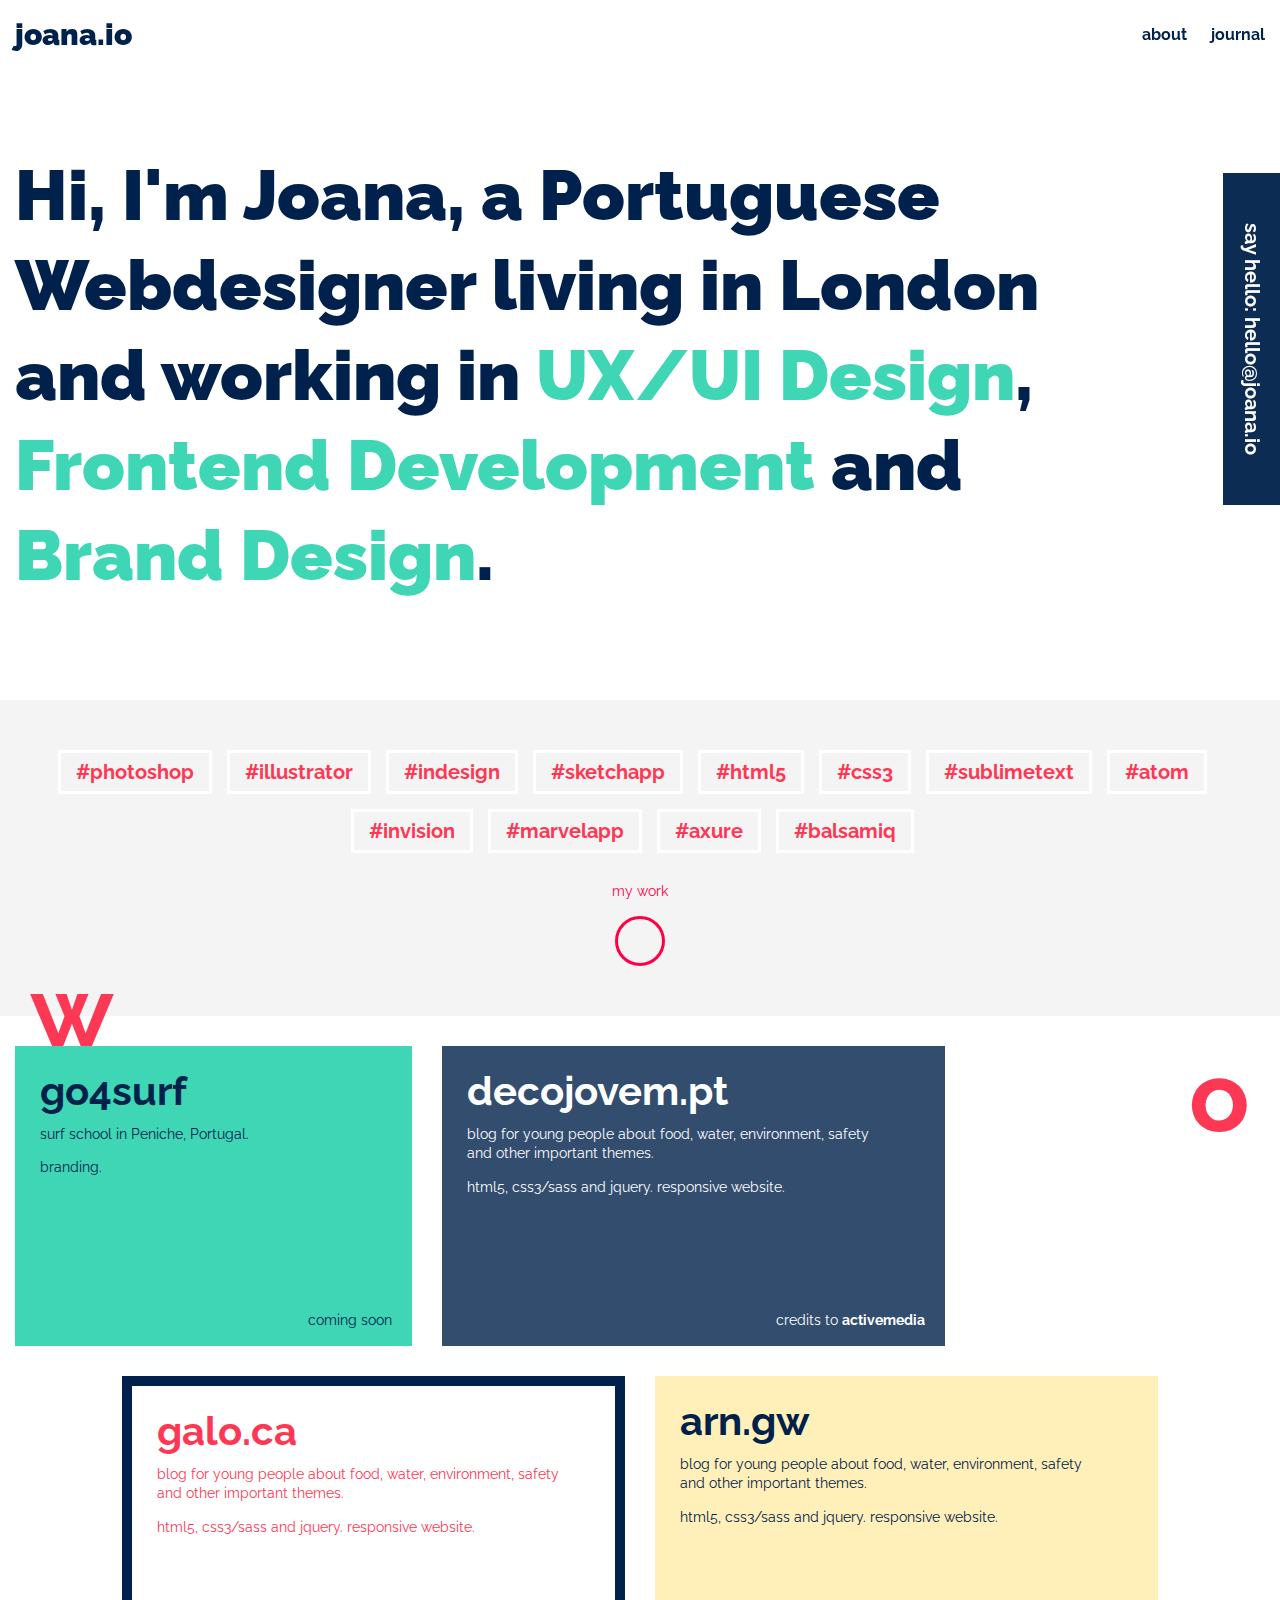
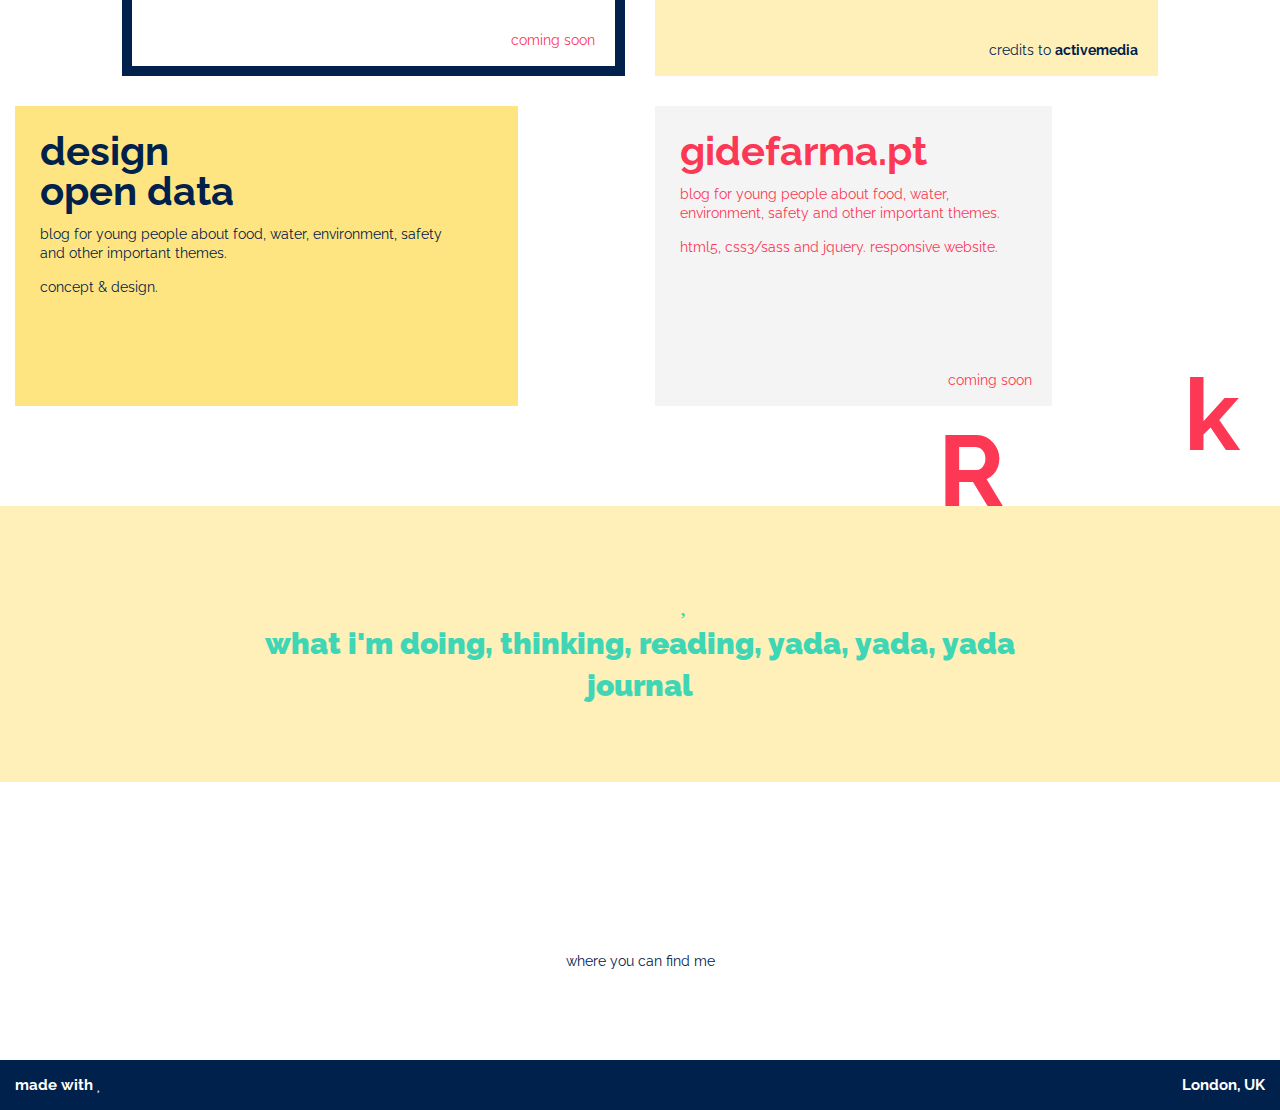
==== index.html @ 7381d449 "Fix responsive" ====
<!DOCTYPE html>
<html>
<head>
	<meta charset="utf-8"/>
	<title>joana.io - ux/ui design, frontend development and brand design in London, UK.</title>
	<meta name="description" content="joana.io - freelance ux/ui design, frontend development and brand design services in London, UK.">
	<meta name="keywords" content="ux/ui design, webdesign, frontend development, brand design, branding, html5, css3, sass, responsive, interacion, user experince">
	<meta name="description" content="Concept, structure, design and interaction for beautiful brands, websites and mobile apps.">
	<meta name="format-detection" content="telephone=07412828180">
	<meta property="og:type" content="website">
	<meta property="og:url" content="http://joana.io">
	<meta property="og:title" content="joana.io">
	<meta property="og:description" content="Concept, structure, design and interaction for beautiful brands, websites and mobile apps.">
	<meta name="viewport" content="width=device-width">
	<link rel="stylesheet" type="text/css" href="style.css">
	<link src="favicon.ico" rel="shortcut icon">
	<link href='https://fonts.googleapis.com/css?family=Raleway:400,400italic,700,700italic,900' rel='stylesheet' type='text/css'>
	<script src="https://cdnjs.cloudflare.com/ajax/libs/jquery/3.0.0-beta1/jquery.min.js"></script>
	<script src="assets/js/main.js"></script>
</head>
<body>
	<header class="main-header">
		<div class="row">
			<div class="col-5">
				<h1 id="logo" class="logo">
					<a href="index.html">joana.io</a>
				</h1>
			</div>
			<div class="col-7">
				<nav id="main-nav" class="main-nav">
					<ul>
						<li>
							<a href="about.html">about</a>
						</li>
						<li>
							<a href="http://captain-joana-io.tumblr.com/" target="_blank">journal</a>
						</li>
					</ul>
				</nav>
			</div>
		</div>
	</header>
	<div class="home-content-container">
		<section id="home" class="home">
			<div class="row">
				<div class="col-12 xl-col-11 s-col-12">
					<h2>Hi, I'm Joana, a Portuguese Webdesigner living in London and working in <span>UX/UI Design</span>, <span>Frontend Development</span> and <span>Brand Design</span>.</h2>
				</div>
			</div>
		</section>
		<section class="contact-me">
			<p>say hello: <a href="mailto:hello@joana.io">hello@joana.io</a></p>
		</section>
		<section class="hashtags">
			<div class="row">
				<div class="col-12 l-col-11 m-col-12">
					<ul>
						<li><a href="https://www.adobe.com/pt/products/photoshop.html" target="_blank">#photoshop</a><li>
						<li><a href="http://www.adobe.com/pt/products/illustrator.html" target="_blank">#illustrator</a><li>
						<li><a href="https://www.adobe.com/pt/products/indesign.html" target="_blank">#indesign</a><li>
						<li><a href="https://www.sketchapp.com/" target="_blank">#sketchapp</a><li>
						<li><a>#html5</a><li>
						<li><a>#css3</a><li>
						<li><a href="https://www.sublimetext.com/" target="_blank">#sublimetext</a><li>
						<li><a href="https://atom.io/" target="_blank">#atom</a><li>
						<li><a href="http://www.invisionapp.com/" target="_blank">#invision</a><li>
						<li><a href="https://marvelapp.com/" target="_blank">#marvelapp</a><li>
						<li><a href="http://www.axure.com/" target="_blank">#axure</a><li>
						<li><a href="https://balsamiq.com/" target="_blank">#balsamiq</a><li>
					</ul>
					<div class="button-container">
						<p>my work</p>
						<a href="#projects" class="read-more hvr-hang"><i class="fa fa-angle-down"></i></a>
					</div>
				</div>
			</div>
		</section>
		<section class="projects clearfix" id="projects">
			<div class="title-container">
				<h3 class="title">work</h3>
				<span class="letters w">w</span>
				<span class="letters o">o</span>
				<span class="letters r">R</span>
				<span class="letters k">k</span>
			</div>
			<div class="row">
				<div class="col-12 no-pad">
					<ul class="col-12 no-pad">
						<li class="col-4 push-1 xl-no-push l-col-5 m-col-6 s-col-12">
							<div class="project-item gosurf">
								<a target="_blank" class="text">
									<h3>go4surf</h3>
									<div class="description">
										<p>surf school in Peniche, Portugal.</p>
										<p>branding.</p>
									</div>
								</a>
								<label>coming soon</label>
							</div>
						</li>
						<li class="col-5 m-col-6 s-col-12">
							<div class="project-item decojovem">
								<figure style="background: url(assets/img/projects-thumbnails/decojovem-thumbnail.png)">
									<img src="assets/img/projects-thumbnails/decojovem-thumbnail.png" alt="decojovem" class="hidden">
								</figure>
								<div class="mask"></div>
								<a href="http://decojovem.pt/" target="_blank" class="text">
									<h3>decojovem.pt</h3>
									<p>blog for young people about food, water, environment, safety and other important themes.</p>
									<p>html5, css3/sass and jquery. responsive website.</p>
								</a>
								<label>credits to <a href="http://www.activemedia.pt/" target="_blank">activemedia</a></label>
								<a href="http://decojovem.pt/" target="_blank" class="view-project"><i class="fa fa-eye"></i></a>
							</div>
						</li>
						<li class="col-5 push-2 xl-push-1 m-col-6 m-no-push s-col-12">
							<div class="project-item galo">
								<a href="http://galo.ca/" target="_blank" class="text">
									<h3>galo.ca</h3>
									<div class="description">
										<p>blog for young people about food, water, environment, safety and other important themes.</p>
										<p>html5, css3/sass and jquery. responsive website.</p>
									</div>
								</a>
								<label>coming soon</label>
								<a href="http://galo.ca/" target="_blank" class="view-project"><i class="fa fa-eye"></i></a>
							</div>
						</li>
						<li class="col-5 m-col-6 s-col-12">
							<div class="project-item arn">
								<a href="http://arn.gw/" target="_blank" class="text">
									<h3>arn.gw</h3>
									<p>blog for young people about food, water, environment, safety and other important themes.</p>
									<p>html5, css3/sass and jquery. responsive website.</p>
								</a>
								<label>credits to <a href="http://www.activemedia.pt/" target="_blank">activemedia</a></label>
								<a href="http://arn.gw/" target="_blank" class="view-project"><i class="fa fa-eye"></i></a>
							</div>
						</li>
						<li class="col-5 m-col-6 s-col-12">
							<div class="project-item dod">
								<figure style="background: url(assets/img/projects-thumbnails/dod-thumbnail.png)">
									<img src="assets/img/projects-thumbnails/dod-thumbnail.png" alt="designopendata" class="hidden">
								</figure>
								<div class="mask"></div>
								<a href="https://designopendata.wordpress.com/" target="_blank" class="text">
									<h3>design<br> open data</h3>
									<p>blog for young people about food, water, environment, safety and other important themes.</p>
									<p>concept & design.</p>
								</a>
								<a href="https://designopendata.wordpress.com/" target="_blank" class="view-project"><i class="fa fa-eye"></i></a>
							</div>
						</li>
						<li class="col-4 push-1 l-col-5 l-no-push m-col-6 s-col-12">
							<div class="project-item gide">
								<a href="http://gidefarma.pt/" target="_blank" class="text">
									<h3>gidefarma.pt</h3>
									<p>blog for young people about food, water, environment, safety and other important themes.</p>
									<p>html5, css3/sass and jquery. responsive website.</p>
								</a>
								<label>coming soon</label>
								<a href="http://gidefarma.pt/" target="_blank" class="view-project"><i class="fa fa-eye"></i></a>
							</div>
						</li>
					</ul>
				</div>
			</div>
		</section>
		<section class="journal">
			<div class="row">
				<div class="col-12 l-col-10 l-push-1">
					<i class="fa fa-camera-retro"></i>
					<i class="fa fa-plane"></i>
					<i class="fa fa-globe"></i>
					<i class="fa fa-bicycle"></i>
					<i class="fa fa-headphones"></i>
					<i class="fa fa-map-signs"></i>
					<i class="fa fa-heart"></i>
					<i class="fa fa-video-camera"></i>
					<i class="fa fa-film"></i>
					<i class="fa fa-ticket"></i>
					<p>what i'm doing, thinking, reading, yada, yada, yada</p>
					<a href="http://captain-joana-io.tumblr.com/" target="_blank" class="read-more"><i class="fa fa-angle-double-right"></i>journal<i class="fa fa-angle-double-left"></i></a>
				</div>
			</div>
		</section>
		<section class="social" id="social">
			<div class="row">
				<div class="col-12">
					<ul>
						<li>
							<a href="https://dribbble.com/joanasebastiao" target="_blank"><i class="fa fa-dribbble"></i></a>
						</li>
						<li>
							<a href="https://www.instagram.com/joanamsebastiao/" target="_blank"><i class="fa fa-instagram"></i></a>
						</li>
						<li>
							<a href="https://www.behance.net/joanasebastiao" target="_blank"><i class="fa fa-behance"></i></a>
						</li>
						<li>
							<a href="https://www.facebook.com/joanamsebastiao" target="_blank"><i class="fa fa-facebook"></i></a>
						</li>
						<li>
							<a href="https://www.linkedin.com/in/joana-sebastião-83209a33" target="_blank"><i class="fa fa-linkedin"></i></a>
						</li>
						<li>
							<a href="https://www.pinterest.com/joanamsebastiao/" target="_blank"><i class="fa fa-pinterest-p"></i></a>
						</li>
						<li>
							<a href="https://vimeo.com/joanasebastiao" target="_blank"><i class="fa fa-vimeo"></i></a>
						</li>
					</ul>
					<p>where you can find me</p>
				</div>
			</div>
		</section>
	</div>
	<footer id="secondary-footer" class="secondary-footer">
		<div class="row">
			<div class="col-6 xs-col-5">
				<span>made with <i class="fa fa-heart"></i></span>
			</div>
			<div class="col-6 xs-col-7 align-right">
				<span id="clock" class="clock"></span>
				<span><i class="fa fa-map-marker"></i>London, UK</span>
			</div>
		</div>
	</footer>
</body>
</html>
---- style.css ----
@charset "UTF-8";
/* ===============================================
CSS by ActiveMedia
v1.00
Authors: Benjamim Alves, Tiago Franco - http://www.activemedia.pt
=============================================== */
/*! normalize.css v3.0.1 | MIT License | git.io/normalize */
html {
  font-family: sans-serif;
  -ms-text-size-adjust: 100%;
  -webkit-text-size-adjust: 100%; }

body {
  margin: 0; }

article,
aside,
details,
figcaption,
figure,
footer,
header,
hgroup,
main,
nav,
section,
summary {
  display: block; }

audio,
canvas,
progress,
video {
  display: inline-block;
  vertical-align: baseline; }

audio:not([controls]) {
  display: none;
  height: 0; }

[hidden],
template {
  display: none; }

a {
  background: transparent; }

a:active,
a:hover {
  outline: 0; }

abbr[title] {
  border-bottom: 1px dotted; }

b,
strong {
  font-weight: bold; }

dfn {
  font-style: italic; }

h1 {
  font-size: 2em;
  margin: 0.67em 0; }

mark {
  background: #ff0;
  color: #000; }

small {
  font-size: 80%; }

sub,
sup {
  font-size: 75%;
  line-height: 0;
  position: relative;
  vertical-align: baseline; }

sup {
  top: -0.5em; }

sub {
  bottom: -0.25em; }

img {
  border: 0; }

svg:not(:root) {
  overflow: hidden; }

figure {
  margin: 1em 40px; }

hr {
  -moz-box-sizing: content-box;
  box-sizing: content-box;
  height: 0; }

pre {
  overflow: auto; }

code,
kbd,
pre,
samp {
  font-family: monospace, monospace;
  font-size: 1em; }

button,
input,
optgroup,
select,
textarea {
  color: inherit;
  /* 1 */
  font: inherit;
  /* 2 */
  margin: 0;
  /* 3 */ }

button {
  overflow: visible; }

button,
select {
  text-transform: none; }

button,
html input[type="button"],
input[type="reset"],
input[type="submit"] {
  -webkit-appearance: button;
  /* 2 */
  cursor: pointer;
  /* 3 */ }

button[disabled],
html input[disabled] {
  cursor: default; }

button::-moz-focus-inner,
input::-moz-focus-inner {
  border: 0;
  padding: 0; }

input {
  line-height: normal; }

input[type="checkbox"],
input[type="radio"] {
  box-sizing: border-box;
  /* 1 */
  padding: 0;
  /* 2 */ }

input[type="number"]::-webkit-inner-spin-button,
input[type="number"]::-webkit-outer-spin-button {
  height: auto; }

input[type="search"] {
  -webkit-appearance: textfield;
  /* 1 */
  -moz-box-sizing: content-box;
  -webkit-box-sizing: content-box;
  /* 2 */
  box-sizing: content-box; }

input[type="search"]::-webkit-search-cancel-button,
input[type="search"]::-webkit-search-decoration {
  -webkit-appearance: none; }

fieldset {
  border: 1px solid #c0c0c0;
  margin: 0 2px;
  padding: 0.35em 0.625em 0.75em; }

legend {
  border: 0;
  /* 1 */
  padding: 0;
  /* 2 */ }

textarea {
  overflow: auto; }

optgroup {
  font-weight: bold; }

table {
  border-collapse: collapse;
  border-spacing: 0; }

td,
th {
  padding: 0; }

/*! HTML5 Boilerplate v4.3.0 | MIT License | http://h5bp.com/ */
/*
 * What follows is the result of much research on cross-browser styling.
 * Credit left inline and big thanks to Nicolas Gallagher, Jonathan Neal,
 * Kroc Camen, and the H5BP dev community and team.
 */
/* ==========================================================================
   Base styles: opinionated defaults
   ========================================================================== */
html,
button,
input,
select,
textarea {
  color: #222; }

html {
  font-size: 1em;
  line-height: 1.4; }

/*
 * A better looking default horizontal rule
 */
hr {
  display: block;
  height: 1px;
  border: 0;
  border-top: 1px solid #ccc;
  margin: 1em 0;
  padding: 0; }

/*
 * Remove the gap between images, videos, audio and canvas and the bottom of
 * their containers: h5bp.com/i/440
 */
audio,
canvas,
img,
video {
  vertical-align: middle; }

/*
 * Remove default fieldset styles.
 */
fieldset {
  border: 0;
  margin: 0;
  padding: 0; }

/*
 * Allow only vertical resizing of textareas.
 */
textarea {
  resize: vertical; }

ul {
  list-style-type: none;
  margin: 0;
  padding: 0; }

*,
*:before,
*:after {
  -webkit-box-sizing: border-box;
  -moz-box-sizing: border-box;
  box-sizing: border-box; }

.row {
  max-width: 1330px;
  margin: 0 auto; }
  .row::after {
    clear: both;
    content: "";
    display: table; }
  .row.reverse *[class*="col-"] {
    float: right; }

.col-1 {
  display: block;
  float: left;
  min-height: 1px;
  padding-left: 15px;
  padding-right: 15px;
  width: 8.33333%; }

.push-1 {
  margin-left: 8.33333%; }

.pull-1 {
  margin-left: -8.33333%; }

.col-2 {
  display: block;
  float: left;
  min-height: 1px;
  padding-left: 15px;
  padding-right: 15px;
  width: 16.66667%; }

.push-2 {
  margin-left: 16.66667%; }

.pull-2 {
  margin-left: -16.66667%; }

.col-3 {
  display: block;
  float: left;
  min-height: 1px;
  padding-left: 15px;
  padding-right: 15px;
  width: 25%; }

.push-3 {
  margin-left: 25%; }

.pull-3 {
  margin-left: -25%; }

.col-4 {
  display: block;
  float: left;
  min-height: 1px;
  padding-left: 15px;
  padding-right: 15px;
  width: 33.33333%; }

.push-4 {
  margin-left: 33.33333%; }

.pull-4 {
  margin-left: -33.33333%; }

.col-5 {
  display: block;
  float: left;
  min-height: 1px;
  padding-left: 15px;
  padding-right: 15px;
  width: 41.66667%; }

.push-5 {
  margin-left: 41.66667%; }

.pull-5 {
  margin-left: -41.66667%; }

.col-6 {
  display: block;
  float: left;
  min-height: 1px;
  padding-left: 15px;
  padding-right: 15px;
  width: 50%; }

.push-6 {
  margin-left: 50%; }

.pull-6 {
  margin-left: -50%; }

.col-7 {
  display: block;
  float: left;
  min-height: 1px;
  padding-left: 15px;
  padding-right: 15px;
  width: 58.33333%; }

.push-7 {
  margin-left: 58.33333%; }

.pull-7 {
  margin-left: -58.33333%; }

.col-8 {
  display: block;
  float: left;
  min-height: 1px;
  padding-left: 15px;
  padding-right: 15px;
  width: 66.66667%; }

.push-8 {
  margin-left: 66.66667%; }

.pull-8 {
  margin-left: -66.66667%; }

.col-9 {
  display: block;
  float: left;
  min-height: 1px;
  padding-left: 15px;
  padding-right: 15px;
  width: 75%; }

.push-9 {
  margin-left: 75%; }

.pull-9 {
  margin-left: -75%; }

.col-10 {
  display: block;
  float: left;
  min-height: 1px;
  padding-left: 15px;
  padding-right: 15px;
  width: 83.33333%; }

.push-10 {
  margin-left: 83.33333%; }

.pull-10 {
  margin-left: -83.33333%; }

.col-11 {
  display: block;
  float: left;
  min-height: 1px;
  padding-left: 15px;
  padding-right: 15px;
  width: 91.66667%; }

.push-11 {
  margin-left: 91.66667%; }

.pull-11 {
  margin-left: -91.66667%; }

.col-12 {
  display: block;
  float: left;
  min-height: 1px;
  padding-left: 15px;
  padding-right: 15px;
  width: 100%; }

.push-12 {
  margin-left: 100%; }

.pull-12 {
  margin-left: -100%; }

@media screen and (max-width: 1330px) {
  .xl-col-1 {
    display: block;
    float: left;
    min-height: 1px;
    padding-left: 15px;
    padding-right: 15px;
    width: 8.33333%; }

  .xl-push-1 {
    margin-left: 8.33333%; }

  .xl-pull-1 {
    margin-left: -8.33333%; }

  .xl-alpha {
    padding-left: 0; }

  .xl-omega {
    padding-right: 0; }

  .xl-no-pad {
    padding-left: 0;
    padding-right: 0; }

  .xl-pad {
    padding-left: 15px;
    padding-right: 15px; }

  .xl-no-push,
  .xl-no-pull {
    margin-left: 0; }

  .xl-col-2 {
    display: block;
    float: left;
    min-height: 1px;
    padding-left: 15px;
    padding-right: 15px;
    width: 16.66667%; }

  .xl-push-2 {
    margin-left: 16.66667%; }

  .xl-pull-2 {
    margin-left: -16.66667%; }

  .xl-alpha {
    padding-left: 0; }

  .xl-omega {
    padding-right: 0; }

  .xl-no-pad {
    padding-left: 0;
    padding-right: 0; }

  .xl-pad {
    padding-left: 15px;
    padding-right: 15px; }

  .xl-no-push,
  .xl-no-pull {
    margin-left: 0; }

  .xl-col-3 {
    display: block;
    float: left;
    min-height: 1px;
    padding-left: 15px;
    padding-right: 15px;
    width: 25%; }

  .xl-push-3 {
    margin-left: 25%; }

  .xl-pull-3 {
    margin-left: -25%; }

  .xl-alpha {
    padding-left: 0; }

  .xl-omega {
    padding-right: 0; }

  .xl-no-pad {
    padding-left: 0;
    padding-right: 0; }

  .xl-pad {
    padding-left: 15px;
    padding-right: 15px; }

  .xl-no-push,
  .xl-no-pull {
    margin-left: 0; }

  .xl-col-4 {
    display: block;
    float: left;
    min-height: 1px;
    padding-left: 15px;
    padding-right: 15px;
    width: 33.33333%; }

  .xl-push-4 {
    margin-left: 33.33333%; }

  .xl-pull-4 {
    margin-left: -33.33333%; }

  .xl-alpha {
    padding-left: 0; }

  .xl-omega {
    padding-right: 0; }

  .xl-no-pad {
    padding-left: 0;
    padding-right: 0; }

  .xl-pad {
    padding-left: 15px;
    padding-right: 15px; }

  .xl-no-push,
  .xl-no-pull {
    margin-left: 0; }

  .xl-col-5 {
    display: block;
    float: left;
    min-height: 1px;
    padding-left: 15px;
    padding-right: 15px;
    width: 41.66667%; }

  .xl-push-5 {
    margin-left: 41.66667%; }

  .xl-pull-5 {
    margin-left: -41.66667%; }

  .xl-alpha {
    padding-left: 0; }

  .xl-omega {
    padding-right: 0; }

  .xl-no-pad {
    padding-left: 0;
    padding-right: 0; }

  .xl-pad {
    padding-left: 15px;
    padding-right: 15px; }

  .xl-no-push,
  .xl-no-pull {
    margin-left: 0; }

  .xl-col-6 {
    display: block;
    float: left;
    min-height: 1px;
    padding-left: 15px;
    padding-right: 15px;
    width: 50%; }

  .xl-push-6 {
    margin-left: 50%; }

  .xl-pull-6 {
    margin-left: -50%; }

  .xl-alpha {
    padding-left: 0; }

  .xl-omega {
    padding-right: 0; }

  .xl-no-pad {
    padding-left: 0;
    padding-right: 0; }

  .xl-pad {
    padding-left: 15px;
    padding-right: 15px; }

  .xl-no-push,
  .xl-no-pull {
    margin-left: 0; }

  .xl-col-7 {
    display: block;
    float: left;
    min-height: 1px;
    padding-left: 15px;
    padding-right: 15px;
    width: 58.33333%; }

  .xl-push-7 {
    margin-left: 58.33333%; }

  .xl-pull-7 {
    margin-left: -58.33333%; }

  .xl-alpha {
    padding-left: 0; }

  .xl-omega {
    padding-right: 0; }

  .xl-no-pad {
    padding-left: 0;
    padding-right: 0; }

  .xl-pad {
    padding-left: 15px;
    padding-right: 15px; }

  .xl-no-push,
  .xl-no-pull {
    margin-left: 0; }

  .xl-col-8 {
    display: block;
    float: left;
    min-height: 1px;
    padding-left: 15px;
    padding-right: 15px;
    width: 66.66667%; }

  .xl-push-8 {
    margin-left: 66.66667%; }

  .xl-pull-8 {
    margin-left: -66.66667%; }

  .xl-alpha {
    padding-left: 0; }

  .xl-omega {
    padding-right: 0; }

  .xl-no-pad {
    padding-left: 0;
    padding-right: 0; }

  .xl-pad {
    padding-left: 15px;
    padding-right: 15px; }

  .xl-no-push,
  .xl-no-pull {
    margin-left: 0; }

  .xl-col-9 {
    display: block;
    float: left;
    min-height: 1px;
    padding-left: 15px;
    padding-right: 15px;
    width: 75%; }

  .xl-push-9 {
    margin-left: 75%; }

  .xl-pull-9 {
    margin-left: -75%; }

  .xl-alpha {
    padding-left: 0; }

  .xl-omega {
    padding-right: 0; }

  .xl-no-pad {
    padding-left: 0;
    padding-right: 0; }

  .xl-pad {
    padding-left: 15px;
    padding-right: 15px; }

  .xl-no-push,
  .xl-no-pull {
    margin-left: 0; }

  .xl-col-10 {
    display: block;
    float: left;
    min-height: 1px;
    padding-left: 15px;
    padding-right: 15px;
    width: 83.33333%; }

  .xl-push-10 {
    margin-left: 83.33333%; }

  .xl-pull-10 {
    margin-left: -83.33333%; }

  .xl-alpha {
    padding-left: 0; }

  .xl-omega {
    padding-right: 0; }

  .xl-no-pad {
    padding-left: 0;
    padding-right: 0; }

  .xl-pad {
    padding-left: 15px;
    padding-right: 15px; }

  .xl-no-push,
  .xl-no-pull {
    margin-left: 0; }

  .xl-col-11 {
    display: block;
    float: left;
    min-height: 1px;
    padding-left: 15px;
    padding-right: 15px;
    width: 91.66667%; }

  .xl-push-11 {
    margin-left: 91.66667%; }

  .xl-pull-11 {
    margin-left: -91.66667%; }

  .xl-alpha {
    padding-left: 0; }

  .xl-omega {
    padding-right: 0; }

  .xl-no-pad {
    padding-left: 0;
    padding-right: 0; }

  .xl-pad {
    padding-left: 15px;
    padding-right: 15px; }

  .xl-no-push,
  .xl-no-pull {
    margin-left: 0; }

  .xl-col-12 {
    display: block;
    float: left;
    min-height: 1px;
    padding-left: 15px;
    padding-right: 15px;
    width: 100%; }

  .xl-push-12 {
    margin-left: 100%; }

  .xl-pull-12 {
    margin-left: -100%; }

  .xl-alpha {
    padding-left: 0; }

  .xl-omega {
    padding-right: 0; }

  .xl-no-pad {
    padding-left: 0;
    padding-right: 0; }

  .xl-pad {
    padding-left: 15px;
    padding-right: 15px; }

  .xl-no-push,
  .xl-no-pull {
    margin-left: 0; } }
@media screen and (max-width: 1000px) {
  .l-col-1 {
    display: block;
    float: left;
    min-height: 1px;
    padding-left: 15px;
    padding-right: 15px;
    width: 8.33333%; }

  .l-push-1 {
    margin-left: 8.33333%; }

  .l-pull-1 {
    margin-left: -8.33333%; }

  .l-alpha {
    padding-left: 0; }

  .l-omega {
    padding-right: 0; }

  .l-no-pad {
    padding-left: 0;
    padding-right: 0; }

  .l-pad {
    padding-left: 15px;
    padding-right: 15px; }

  .l-no-push,
  .l-no-pull {
    margin-left: 0; }

  .l-col-2 {
    display: block;
    float: left;
    min-height: 1px;
    padding-left: 15px;
    padding-right: 15px;
    width: 16.66667%; }

  .l-push-2 {
    margin-left: 16.66667%; }

  .l-pull-2 {
    margin-left: -16.66667%; }

  .l-alpha {
    padding-left: 0; }

  .l-omega {
    padding-right: 0; }

  .l-no-pad {
    padding-left: 0;
    padding-right: 0; }

  .l-pad {
    padding-left: 15px;
    padding-right: 15px; }

  .l-no-push,
  .l-no-pull {
    margin-left: 0; }

  .l-col-3 {
    display: block;
    float: left;
    min-height: 1px;
    padding-left: 15px;
    padding-right: 15px;
    width: 25%; }

  .l-push-3 {
    margin-left: 25%; }

  .l-pull-3 {
    margin-left: -25%; }

  .l-alpha {
    padding-left: 0; }

  .l-omega {
    padding-right: 0; }

  .l-no-pad {
    padding-left: 0;
    padding-right: 0; }

  .l-pad {
    padding-left: 15px;
    padding-right: 15px; }

  .l-no-push,
  .l-no-pull {
    margin-left: 0; }

  .l-col-4 {
    display: block;
    float: left;
    min-height: 1px;
    padding-left: 15px;
    padding-right: 15px;
    width: 33.33333%; }

  .l-push-4 {
    margin-left: 33.33333%; }

  .l-pull-4 {
    margin-left: -33.33333%; }

  .l-alpha {
    padding-left: 0; }

  .l-omega {
    padding-right: 0; }

  .l-no-pad {
    padding-left: 0;
    padding-right: 0; }

  .l-pad {
    padding-left: 15px;
    padding-right: 15px; }

  .l-no-push,
  .l-no-pull {
    margin-left: 0; }

  .l-col-5 {
    display: block;
    float: left;
    min-height: 1px;
    padding-left: 15px;
    padding-right: 15px;
    width: 41.66667%; }

  .l-push-5 {
    margin-left: 41.66667%; }

  .l-pull-5 {
    margin-left: -41.66667%; }

  .l-alpha {
    padding-left: 0; }

  .l-omega {
    padding-right: 0; }

  .l-no-pad {
    padding-left: 0;
    padding-right: 0; }

  .l-pad {
    padding-left: 15px;
    padding-right: 15px; }

  .l-no-push,
  .l-no-pull {
    margin-left: 0; }

  .l-col-6 {
    display: block;
    float: left;
    min-height: 1px;
    padding-left: 15px;
    padding-right: 15px;
    width: 50%; }

  .l-push-6 {
    margin-left: 50%; }

  .l-pull-6 {
    margin-left: -50%; }

  .l-alpha {
    padding-left: 0; }

  .l-omega {
    padding-right: 0; }

  .l-no-pad {
    padding-left: 0;
    padding-right: 0; }

  .l-pad {
    padding-left: 15px;
    padding-right: 15px; }

  .l-no-push,
  .l-no-pull {
    margin-left: 0; }

  .l-col-7 {
    display: block;
    float: left;
    min-height: 1px;
    padding-left: 15px;
    padding-right: 15px;
    width: 58.33333%; }

  .l-push-7 {
    margin-left: 58.33333%; }

  .l-pull-7 {
    margin-left: -58.33333%; }

  .l-alpha {
    padding-left: 0; }

  .l-omega {
    padding-right: 0; }

  .l-no-pad {
    padding-left: 0;
    padding-right: 0; }

  .l-pad {
    padding-left: 15px;
    padding-right: 15px; }

  .l-no-push,
  .l-no-pull {
    margin-left: 0; }

  .l-col-8 {
    display: block;
    float: left;
    min-height: 1px;
    padding-left: 15px;
    padding-right: 15px;
    width: 66.66667%; }

  .l-push-8 {
    margin-left: 66.66667%; }

  .l-pull-8 {
    margin-left: -66.66667%; }

  .l-alpha {
    padding-left: 0; }

  .l-omega {
    padding-right: 0; }

  .l-no-pad {
    padding-left: 0;
    padding-right: 0; }

  .l-pad {
    padding-left: 15px;
    padding-right: 15px; }

  .l-no-push,
  .l-no-pull {
    margin-left: 0; }

  .l-col-9 {
    display: block;
    float: left;
    min-height: 1px;
    padding-left: 15px;
    padding-right: 15px;
    width: 75%; }

  .l-push-9 {
    margin-left: 75%; }

  .l-pull-9 {
    margin-left: -75%; }

  .l-alpha {
    padding-left: 0; }

  .l-omega {
    padding-right: 0; }

  .l-no-pad {
    padding-left: 0;
    padding-right: 0; }

  .l-pad {
    padding-left: 15px;
    padding-right: 15px; }

  .l-no-push,
  .l-no-pull {
    margin-left: 0; }

  .l-col-10 {
    display: block;
    float: left;
    min-height: 1px;
    padding-left: 15px;
    padding-right: 15px;
    width: 83.33333%; }

  .l-push-10 {
    margin-left: 83.33333%; }

  .l-pull-10 {
    margin-left: -83.33333%; }

  .l-alpha {
    padding-left: 0; }

  .l-omega {
    padding-right: 0; }

  .l-no-pad {
    padding-left: 0;
    padding-right: 0; }

  .l-pad {
    padding-left: 15px;
    padding-right: 15px; }

  .l-no-push,
  .l-no-pull {
    margin-left: 0; }

  .l-col-11 {
    display: block;
    float: left;
    min-height: 1px;
    padding-left: 15px;
    padding-right: 15px;
    width: 91.66667%; }

  .l-push-11 {
    margin-left: 91.66667%; }

  .l-pull-11 {
    margin-left: -91.66667%; }

  .l-alpha {
    padding-left: 0; }

  .l-omega {
    padding-right: 0; }

  .l-no-pad {
    padding-left: 0;
    padding-right: 0; }

  .l-pad {
    padding-left: 15px;
    padding-right: 15px; }

  .l-no-push,
  .l-no-pull {
    margin-left: 0; }

  .l-col-12 {
    display: block;
    float: left;
    min-height: 1px;
    padding-left: 15px;
    padding-right: 15px;
    width: 100%; }

  .l-push-12 {
    margin-left: 100%; }

  .l-pull-12 {
    margin-left: -100%; }

  .l-alpha {
    padding-left: 0; }

  .l-omega {
    padding-right: 0; }

  .l-no-pad {
    padding-left: 0;
    padding-right: 0; }

  .l-pad {
    padding-left: 15px;
    padding-right: 15px; }

  .l-no-push,
  .l-no-pull {
    margin-left: 0; } }
@media screen and (max-width: 800px) {
  .m-col-1 {
    display: block;
    float: left;
    min-height: 1px;
    padding-left: 15px;
    padding-right: 15px;
    width: 8.33333%; }

  .m-push-1 {
    margin-left: 8.33333%; }

  .m-pull-1 {
    margin-left: -8.33333%; }

  .m-alpha {
    padding-left: 0; }

  .m-omega {
    padding-right: 0; }

  .m-no-pad {
    padding-left: 0;
    padding-right: 0; }

  .m-pad {
    padding-left: 15px;
    padding-right: 15px; }

  .m-no-push,
  .m-no-pull {
    margin-left: 0; }

  .m-col-2 {
    display: block;
    float: left;
    min-height: 1px;
    padding-left: 15px;
    padding-right: 15px;
    width: 16.66667%; }

  .m-push-2 {
    margin-left: 16.66667%; }

  .m-pull-2 {
    margin-left: -16.66667%; }

  .m-alpha {
    padding-left: 0; }

  .m-omega {
    padding-right: 0; }

  .m-no-pad {
    padding-left: 0;
    padding-right: 0; }

  .m-pad {
    padding-left: 15px;
    padding-right: 15px; }

  .m-no-push,
  .m-no-pull {
    margin-left: 0; }

  .m-col-3 {
    display: block;
    float: left;
    min-height: 1px;
    padding-left: 15px;
    padding-right: 15px;
    width: 25%; }

  .m-push-3 {
    margin-left: 25%; }

  .m-pull-3 {
    margin-left: -25%; }

  .m-alpha {
    padding-left: 0; }

  .m-omega {
    padding-right: 0; }

  .m-no-pad {
    padding-left: 0;
    padding-right: 0; }

  .m-pad {
    padding-left: 15px;
    padding-right: 15px; }

  .m-no-push,
  .m-no-pull {
    margin-left: 0; }

  .m-col-4 {
    display: block;
    float: left;
    min-height: 1px;
    padding-left: 15px;
    padding-right: 15px;
    width: 33.33333%; }

  .m-push-4 {
    margin-left: 33.33333%; }

  .m-pull-4 {
    margin-left: -33.33333%; }

  .m-alpha {
    padding-left: 0; }

  .m-omega {
    padding-right: 0; }

  .m-no-pad {
    padding-left: 0;
    padding-right: 0; }

  .m-pad {
    padding-left: 15px;
    padding-right: 15px; }

  .m-no-push,
  .m-no-pull {
    margin-left: 0; }

  .m-col-5 {
    display: block;
    float: left;
    min-height: 1px;
    padding-left: 15px;
    padding-right: 15px;
    width: 41.66667%; }

  .m-push-5 {
    margin-left: 41.66667%; }

  .m-pull-5 {
    margin-left: -41.66667%; }

  .m-alpha {
    padding-left: 0; }

  .m-omega {
    padding-right: 0; }

  .m-no-pad {
    padding-left: 0;
    padding-right: 0; }

  .m-pad {
    padding-left: 15px;
    padding-right: 15px; }

  .m-no-push,
  .m-no-pull {
    margin-left: 0; }

  .m-col-6 {
    display: block;
    float: left;
    min-height: 1px;
    padding-left: 15px;
    padding-right: 15px;
    width: 50%; }

  .m-push-6 {
    margin-left: 50%; }

  .m-pull-6 {
    margin-left: -50%; }

  .m-alpha {
    padding-left: 0; }

  .m-omega {
    padding-right: 0; }

  .m-no-pad {
    padding-left: 0;
    padding-right: 0; }

  .m-pad {
    padding-left: 15px;
    padding-right: 15px; }

  .m-no-push,
  .m-no-pull {
    margin-left: 0; }

  .m-col-7 {
    display: block;
    float: left;
    min-height: 1px;
    padding-left: 15px;
    padding-right: 15px;
    width: 58.33333%; }

  .m-push-7 {
    margin-left: 58.33333%; }

  .m-pull-7 {
    margin-left: -58.33333%; }

  .m-alpha {
    padding-left: 0; }

  .m-omega {
    padding-right: 0; }

  .m-no-pad {
    padding-left: 0;
    padding-right: 0; }

  .m-pad {
    padding-left: 15px;
    padding-right: 15px; }

  .m-no-push,
  .m-no-pull {
    margin-left: 0; }

  .m-col-8 {
    display: block;
    float: left;
    min-height: 1px;
    padding-left: 15px;
    padding-right: 15px;
    width: 66.66667%; }

  .m-push-8 {
    margin-left: 66.66667%; }

  .m-pull-8 {
    margin-left: -66.66667%; }

  .m-alpha {
    padding-left: 0; }

  .m-omega {
    padding-right: 0; }

  .m-no-pad {
    padding-left: 0;
    padding-right: 0; }

  .m-pad {
    padding-left: 15px;
    padding-right: 15px; }

  .m-no-push,
  .m-no-pull {
    margin-left: 0; }

  .m-col-9 {
    display: block;
    float: left;
    min-height: 1px;
    padding-left: 15px;
    padding-right: 15px;
    width: 75%; }

  .m-push-9 {
    margin-left: 75%; }

  .m-pull-9 {
    margin-left: -75%; }

  .m-alpha {
    padding-left: 0; }

  .m-omega {
    padding-right: 0; }

  .m-no-pad {
    padding-left: 0;
    padding-right: 0; }

  .m-pad {
    padding-left: 15px;
    padding-right: 15px; }

  .m-no-push,
  .m-no-pull {
    margin-left: 0; }

  .m-col-10 {
    display: block;
    float: left;
    min-height: 1px;
    padding-left: 15px;
    padding-right: 15px;
    width: 83.33333%; }

  .m-push-10 {
    margin-left: 83.33333%; }

  .m-pull-10 {
    margin-left: -83.33333%; }

  .m-alpha {
    padding-left: 0; }

  .m-omega {
    padding-right: 0; }

  .m-no-pad {
    padding-left: 0;
    padding-right: 0; }

  .m-pad {
    padding-left: 15px;
    padding-right: 15px; }

  .m-no-push,
  .m-no-pull {
    margin-left: 0; }

  .m-col-11 {
    display: block;
    float: left;
    min-height: 1px;
    padding-left: 15px;
    padding-right: 15px;
    width: 91.66667%; }

  .m-push-11 {
    margin-left: 91.66667%; }

  .m-pull-11 {
    margin-left: -91.66667%; }

  .m-alpha {
    padding-left: 0; }

  .m-omega {
    padding-right: 0; }

  .m-no-pad {
    padding-left: 0;
    padding-right: 0; }

  .m-pad {
    padding-left: 15px;
    padding-right: 15px; }

  .m-no-push,
  .m-no-pull {
    margin-left: 0; }

  .m-col-12 {
    display: block;
    float: left;
    min-height: 1px;
    padding-left: 15px;
    padding-right: 15px;
    width: 100%; }

  .m-push-12 {
    margin-left: 100%; }

  .m-pull-12 {
    margin-left: -100%; }

  .m-alpha {
    padding-left: 0; }

  .m-omega {
    padding-right: 0; }

  .m-no-pad {
    padding-left: 0;
    padding-right: 0; }

  .m-pad {
    padding-left: 15px;
    padding-right: 15px; }

  .m-no-push,
  .m-no-pull {
    margin-left: 0; } }
@media screen and (max-width: 640px) {
  .s-col-1 {
    display: block;
    float: left;
    min-height: 1px;
    padding-left: 15px;
    padding-right: 15px;
    width: 8.33333%; }

  .s-push-1 {
    margin-left: 8.33333%; }

  .s-pull-1 {
    margin-left: -8.33333%; }

  .s-alpha {
    padding-left: 0; }

  .s-omega {
    padding-right: 0; }

  .s-no-pad {
    padding-left: 0;
    padding-right: 0; }

  .s-pad {
    padding-left: 15px;
    padding-right: 15px; }

  .s-no-push,
  .s-no-pull {
    margin-left: 0; }

  .s-col-2 {
    display: block;
    float: left;
    min-height: 1px;
    padding-left: 15px;
    padding-right: 15px;
    width: 16.66667%; }

  .s-push-2 {
    margin-left: 16.66667%; }

  .s-pull-2 {
    margin-left: -16.66667%; }

  .s-alpha {
    padding-left: 0; }

  .s-omega {
    padding-right: 0; }

  .s-no-pad {
    padding-left: 0;
    padding-right: 0; }

  .s-pad {
    padding-left: 15px;
    padding-right: 15px; }

  .s-no-push,
  .s-no-pull {
    margin-left: 0; }

  .s-col-3 {
    display: block;
    float: left;
    min-height: 1px;
    padding-left: 15px;
    padding-right: 15px;
    width: 25%; }

  .s-push-3 {
    margin-left: 25%; }

  .s-pull-3 {
    margin-left: -25%; }

  .s-alpha {
    padding-left: 0; }

  .s-omega {
    padding-right: 0; }

  .s-no-pad {
    padding-left: 0;
    padding-right: 0; }

  .s-pad {
    padding-left: 15px;
    padding-right: 15px; }

  .s-no-push,
  .s-no-pull {
    margin-left: 0; }

  .s-col-4 {
    display: block;
    float: left;
    min-height: 1px;
    padding-left: 15px;
    padding-right: 15px;
    width: 33.33333%; }

  .s-push-4 {
    margin-left: 33.33333%; }

  .s-pull-4 {
    margin-left: -33.33333%; }

  .s-alpha {
    padding-left: 0; }

  .s-omega {
    padding-right: 0; }

  .s-no-pad {
    padding-left: 0;
    padding-right: 0; }

  .s-pad {
    padding-left: 15px;
    padding-right: 15px; }

  .s-no-push,
  .s-no-pull {
    margin-left: 0; }

  .s-col-5 {
    display: block;
    float: left;
    min-height: 1px;
    padding-left: 15px;
    padding-right: 15px;
    width: 41.66667%; }

  .s-push-5 {
    margin-left: 41.66667%; }

  .s-pull-5 {
    margin-left: -41.66667%; }

  .s-alpha {
    padding-left: 0; }

  .s-omega {
    padding-right: 0; }

  .s-no-pad {
    padding-left: 0;
    padding-right: 0; }

  .s-pad {
    padding-left: 15px;
    padding-right: 15px; }

  .s-no-push,
  .s-no-pull {
    margin-left: 0; }

  .s-col-6 {
    display: block;
    float: left;
    min-height: 1px;
    padding-left: 15px;
    padding-right: 15px;
    width: 50%; }

  .s-push-6 {
    margin-left: 50%; }

  .s-pull-6 {
    margin-left: -50%; }

  .s-alpha {
    padding-left: 0; }

  .s-omega {
    padding-right: 0; }

  .s-no-pad {
    padding-left: 0;
    padding-right: 0; }

  .s-pad {
    padding-left: 15px;
    padding-right: 15px; }

  .s-no-push,
  .s-no-pull {
    margin-left: 0; }

  .s-col-7 {
    display: block;
    float: left;
    min-height: 1px;
    padding-left: 15px;
    padding-right: 15px;
    width: 58.33333%; }

  .s-push-7 {
    margin-left: 58.33333%; }

  .s-pull-7 {
    margin-left: -58.33333%; }

  .s-alpha {
    padding-left: 0; }

  .s-omega {
    padding-right: 0; }

  .s-no-pad {
    padding-left: 0;
    padding-right: 0; }

  .s-pad {
    padding-left: 15px;
    padding-right: 15px; }

  .s-no-push,
  .s-no-pull {
    margin-left: 0; }

  .s-col-8 {
    display: block;
    float: left;
    min-height: 1px;
    padding-left: 15px;
    padding-right: 15px;
    width: 66.66667%; }

  .s-push-8 {
    margin-left: 66.66667%; }

  .s-pull-8 {
    margin-left: -66.66667%; }

  .s-alpha {
    padding-left: 0; }

  .s-omega {
    padding-right: 0; }

  .s-no-pad {
    padding-left: 0;
    padding-right: 0; }

  .s-pad {
    padding-left: 15px;
    padding-right: 15px; }

  .s-no-push,
  .s-no-pull {
    margin-left: 0; }

  .s-col-9 {
    display: block;
    float: left;
    min-height: 1px;
    padding-left: 15px;
    padding-right: 15px;
    width: 75%; }

  .s-push-9 {
    margin-left: 75%; }

  .s-pull-9 {
    margin-left: -75%; }

  .s-alpha {
    padding-left: 0; }

  .s-omega {
    padding-right: 0; }

  .s-no-pad {
    padding-left: 0;
    padding-right: 0; }

  .s-pad {
    padding-left: 15px;
    padding-right: 15px; }

  .s-no-push,
  .s-no-pull {
    margin-left: 0; }

  .s-col-10 {
    display: block;
    float: left;
    min-height: 1px;
    padding-left: 15px;
    padding-right: 15px;
    width: 83.33333%; }

  .s-push-10 {
    margin-left: 83.33333%; }

  .s-pull-10 {
    margin-left: -83.33333%; }

  .s-alpha {
    padding-left: 0; }

  .s-omega {
    padding-right: 0; }

  .s-no-pad {
    padding-left: 0;
    padding-right: 0; }

  .s-pad {
    padding-left: 15px;
    padding-right: 15px; }

  .s-no-push,
  .s-no-pull {
    margin-left: 0; }

  .s-col-11 {
    display: block;
    float: left;
    min-height: 1px;
    padding-left: 15px;
    padding-right: 15px;
    width: 91.66667%; }

  .s-push-11 {
    margin-left: 91.66667%; }

  .s-pull-11 {
    margin-left: -91.66667%; }

  .s-alpha {
    padding-left: 0; }

  .s-omega {
    padding-right: 0; }

  .s-no-pad {
    padding-left: 0;
    padding-right: 0; }

  .s-pad {
    padding-left: 15px;
    padding-right: 15px; }

  .s-no-push,
  .s-no-pull {
    margin-left: 0; }

  .s-col-12 {
    display: block;
    float: left;
    min-height: 1px;
    padding-left: 15px;
    padding-right: 15px;
    width: 100%; }

  .s-push-12 {
    margin-left: 100%; }

  .s-pull-12 {
    margin-left: -100%; }

  .s-alpha {
    padding-left: 0; }

  .s-omega {
    padding-right: 0; }

  .s-no-pad {
    padding-left: 0;
    padding-right: 0; }

  .s-pad {
    padding-left: 15px;
    padding-right: 15px; }

  .s-no-push,
  .s-no-pull {
    margin-left: 0; } }
@media screen and (max-width: 480px) {
  .xs-col-1 {
    display: block;
    float: left;
    min-height: 1px;
    padding-left: 15px;
    padding-right: 15px;
    width: 8.33333%; }

  .xs-push-1 {
    margin-left: 8.33333%; }

  .xs-pull-1 {
    margin-left: -8.33333%; }

  .xs-alpha {
    padding-left: 0; }

  .xs-omega {
    padding-right: 0; }

  .xs-no-pad {
    padding-left: 0;
    padding-right: 0; }

  .xs-pad {
    padding-left: 15px;
    padding-right: 15px; }

  .xs-no-push,
  .xs-no-pull {
    margin-left: 0; }

  .xs-col-2 {
    display: block;
    float: left;
    min-height: 1px;
    padding-left: 15px;
    padding-right: 15px;
    width: 16.66667%; }

  .xs-push-2 {
    margin-left: 16.66667%; }

  .xs-pull-2 {
    margin-left: -16.66667%; }

  .xs-alpha {
    padding-left: 0; }

  .xs-omega {
    padding-right: 0; }

  .xs-no-pad {
    padding-left: 0;
    padding-right: 0; }

  .xs-pad {
    padding-left: 15px;
    padding-right: 15px; }

  .xs-no-push,
  .xs-no-pull {
    margin-left: 0; }

  .xs-col-3 {
    display: block;
    float: left;
    min-height: 1px;
    padding-left: 15px;
    padding-right: 15px;
    width: 25%; }

  .xs-push-3 {
    margin-left: 25%; }

  .xs-pull-3 {
    margin-left: -25%; }

  .xs-alpha {
    padding-left: 0; }

  .xs-omega {
    padding-right: 0; }

  .xs-no-pad {
    padding-left: 0;
    padding-right: 0; }

  .xs-pad {
    padding-left: 15px;
    padding-right: 15px; }

  .xs-no-push,
  .xs-no-pull {
    margin-left: 0; }

  .xs-col-4 {
    display: block;
    float: left;
    min-height: 1px;
    padding-left: 15px;
    padding-right: 15px;
    width: 33.33333%; }

  .xs-push-4 {
    margin-left: 33.33333%; }

  .xs-pull-4 {
    margin-left: -33.33333%; }

  .xs-alpha {
    padding-left: 0; }

  .xs-omega {
    padding-right: 0; }

  .xs-no-pad {
    padding-left: 0;
    padding-right: 0; }

  .xs-pad {
    padding-left: 15px;
    padding-right: 15px; }

  .xs-no-push,
  .xs-no-pull {
    margin-left: 0; }

  .xs-col-5 {
    display: block;
    float: left;
    min-height: 1px;
    padding-left: 15px;
    padding-right: 15px;
    width: 41.66667%; }

  .xs-push-5 {
    margin-left: 41.66667%; }

  .xs-pull-5 {
    margin-left: -41.66667%; }

  .xs-alpha {
    padding-left: 0; }

  .xs-omega {
    padding-right: 0; }

  .xs-no-pad {
    padding-left: 0;
    padding-right: 0; }

  .xs-pad {
    padding-left: 15px;
    padding-right: 15px; }

  .xs-no-push,
  .xs-no-pull {
    margin-left: 0; }

  .xs-col-6 {
    display: block;
    float: left;
    min-height: 1px;
    padding-left: 15px;
    padding-right: 15px;
    width: 50%; }

  .xs-push-6 {
    margin-left: 50%; }

  .xs-pull-6 {
    margin-left: -50%; }

  .xs-alpha {
    padding-left: 0; }

  .xs-omega {
    padding-right: 0; }

  .xs-no-pad {
    padding-left: 0;
    padding-right: 0; }

  .xs-pad {
    padding-left: 15px;
    padding-right: 15px; }

  .xs-no-push,
  .xs-no-pull {
    margin-left: 0; }

  .xs-col-7 {
    display: block;
    float: left;
    min-height: 1px;
    padding-left: 15px;
    padding-right: 15px;
    width: 58.33333%; }

  .xs-push-7 {
    margin-left: 58.33333%; }

  .xs-pull-7 {
    margin-left: -58.33333%; }

  .xs-alpha {
    padding-left: 0; }

  .xs-omega {
    padding-right: 0; }

  .xs-no-pad {
    padding-left: 0;
    padding-right: 0; }

  .xs-pad {
    padding-left: 15px;
    padding-right: 15px; }

  .xs-no-push,
  .xs-no-pull {
    margin-left: 0; }

  .xs-col-8 {
    display: block;
    float: left;
    min-height: 1px;
    padding-left: 15px;
    padding-right: 15px;
    width: 66.66667%; }

  .xs-push-8 {
    margin-left: 66.66667%; }

  .xs-pull-8 {
    margin-left: -66.66667%; }

  .xs-alpha {
    padding-left: 0; }

  .xs-omega {
    padding-right: 0; }

  .xs-no-pad {
    padding-left: 0;
    padding-right: 0; }

  .xs-pad {
    padding-left: 15px;
    padding-right: 15px; }

  .xs-no-push,
  .xs-no-pull {
    margin-left: 0; }

  .xs-col-9 {
    display: block;
    float: left;
    min-height: 1px;
    padding-left: 15px;
    padding-right: 15px;
    width: 75%; }

  .xs-push-9 {
    margin-left: 75%; }

  .xs-pull-9 {
    margin-left: -75%; }

  .xs-alpha {
    padding-left: 0; }

  .xs-omega {
    padding-right: 0; }

  .xs-no-pad {
    padding-left: 0;
    padding-right: 0; }

  .xs-pad {
    padding-left: 15px;
    padding-right: 15px; }

  .xs-no-push,
  .xs-no-pull {
    margin-left: 0; }

  .xs-col-10 {
    display: block;
    float: left;
    min-height: 1px;
    padding-left: 15px;
    padding-right: 15px;
    width: 83.33333%; }

  .xs-push-10 {
    margin-left: 83.33333%; }

  .xs-pull-10 {
    margin-left: -83.33333%; }

  .xs-alpha {
    padding-left: 0; }

  .xs-omega {
    padding-right: 0; }

  .xs-no-pad {
    padding-left: 0;
    padding-right: 0; }

  .xs-pad {
    padding-left: 15px;
    padding-right: 15px; }

  .xs-no-push,
  .xs-no-pull {
    margin-left: 0; }

  .xs-col-11 {
    display: block;
    float: left;
    min-height: 1px;
    padding-left: 15px;
    padding-right: 15px;
    width: 91.66667%; }

  .xs-push-11 {
    margin-left: 91.66667%; }

  .xs-pull-11 {
    margin-left: -91.66667%; }

  .xs-alpha {
    padding-left: 0; }

  .xs-omega {
    padding-right: 0; }

  .xs-no-pad {
    padding-left: 0;
    padding-right: 0; }

  .xs-pad {
    padding-left: 15px;
    padding-right: 15px; }

  .xs-no-push,
  .xs-no-pull {
    margin-left: 0; }

  .xs-col-12 {
    display: block;
    float: left;
    min-height: 1px;
    padding-left: 15px;
    padding-right: 15px;
    width: 100%; }

  .xs-push-12 {
    margin-left: 100%; }

  .xs-pull-12 {
    margin-left: -100%; }

  .xs-alpha {
    padding-left: 0; }

  .xs-omega {
    padding-right: 0; }

  .xs-no-pad {
    padding-left: 0;
    padding-right: 0; }

  .xs-pad {
    padding-left: 15px;
    padding-right: 15px; }

  .xs-no-push,
  .xs-no-pull {
    margin-left: 0; } }
@media screen and (max-width: 320px) {
  .xxs-col-1 {
    display: block;
    float: left;
    min-height: 1px;
    padding-left: 15px;
    padding-right: 15px;
    width: 8.33333%; }

  .xxs-push-1 {
    margin-left: 8.33333%; }

  .xxs-pull-1 {
    margin-left: -8.33333%; }

  .xxs-alpha {
    padding-left: 0; }

  .xxs-omega {
    padding-right: 0; }

  .xxs-no-pad {
    padding-left: 0;
    padding-right: 0; }

  .xxs-pad {
    padding-left: 15px;
    padding-right: 15px; }

  .xxs-no-push,
  .xxs-no-pull {
    margin-left: 0; }

  .xxs-col-2 {
    display: block;
    float: left;
    min-height: 1px;
    padding-left: 15px;
    padding-right: 15px;
    width: 16.66667%; }

  .xxs-push-2 {
    margin-left: 16.66667%; }

  .xxs-pull-2 {
    margin-left: -16.66667%; }

  .xxs-alpha {
    padding-left: 0; }

  .xxs-omega {
    padding-right: 0; }

  .xxs-no-pad {
    padding-left: 0;
    padding-right: 0; }

  .xxs-pad {
    padding-left: 15px;
    padding-right: 15px; }

  .xxs-no-push,
  .xxs-no-pull {
    margin-left: 0; }

  .xxs-col-3 {
    display: block;
    float: left;
    min-height: 1px;
    padding-left: 15px;
    padding-right: 15px;
    width: 25%; }

  .xxs-push-3 {
    margin-left: 25%; }

  .xxs-pull-3 {
    margin-left: -25%; }

  .xxs-alpha {
    padding-left: 0; }

  .xxs-omega {
    padding-right: 0; }

  .xxs-no-pad {
    padding-left: 0;
    padding-right: 0; }

  .xxs-pad {
    padding-left: 15px;
    padding-right: 15px; }

  .xxs-no-push,
  .xxs-no-pull {
    margin-left: 0; }

  .xxs-col-4 {
    display: block;
    float: left;
    min-height: 1px;
    padding-left: 15px;
    padding-right: 15px;
    width: 33.33333%; }

  .xxs-push-4 {
    margin-left: 33.33333%; }

  .xxs-pull-4 {
    margin-left: -33.33333%; }

  .xxs-alpha {
    padding-left: 0; }

  .xxs-omega {
    padding-right: 0; }

  .xxs-no-pad {
    padding-left: 0;
    padding-right: 0; }

  .xxs-pad {
    padding-left: 15px;
    padding-right: 15px; }

  .xxs-no-push,
  .xxs-no-pull {
    margin-left: 0; }

  .xxs-col-5 {
    display: block;
    float: left;
    min-height: 1px;
    padding-left: 15px;
    padding-right: 15px;
    width: 41.66667%; }

  .xxs-push-5 {
    margin-left: 41.66667%; }

  .xxs-pull-5 {
    margin-left: -41.66667%; }

  .xxs-alpha {
    padding-left: 0; }

  .xxs-omega {
    padding-right: 0; }

  .xxs-no-pad {
    padding-left: 0;
    padding-right: 0; }

  .xxs-pad {
    padding-left: 15px;
    padding-right: 15px; }

  .xxs-no-push,
  .xxs-no-pull {
    margin-left: 0; }

  .xxs-col-6 {
    display: block;
    float: left;
    min-height: 1px;
    padding-left: 15px;
    padding-right: 15px;
    width: 50%; }

  .xxs-push-6 {
    margin-left: 50%; }

  .xxs-pull-6 {
    margin-left: -50%; }

  .xxs-alpha {
    padding-left: 0; }

  .xxs-omega {
    padding-right: 0; }

  .xxs-no-pad {
    padding-left: 0;
    padding-right: 0; }

  .xxs-pad {
    padding-left: 15px;
    padding-right: 15px; }

  .xxs-no-push,
  .xxs-no-pull {
    margin-left: 0; }

  .xxs-col-7 {
    display: block;
    float: left;
    min-height: 1px;
    padding-left: 15px;
    padding-right: 15px;
    width: 58.33333%; }

  .xxs-push-7 {
    margin-left: 58.33333%; }

  .xxs-pull-7 {
    margin-left: -58.33333%; }

  .xxs-alpha {
    padding-left: 0; }

  .xxs-omega {
    padding-right: 0; }

  .xxs-no-pad {
    padding-left: 0;
    padding-right: 0; }

  .xxs-pad {
    padding-left: 15px;
    padding-right: 15px; }

  .xxs-no-push,
  .xxs-no-pull {
    margin-left: 0; }

  .xxs-col-8 {
    display: block;
    float: left;
    min-height: 1px;
    padding-left: 15px;
    padding-right: 15px;
    width: 66.66667%; }

  .xxs-push-8 {
    margin-left: 66.66667%; }

  .xxs-pull-8 {
    margin-left: -66.66667%; }

  .xxs-alpha {
    padding-left: 0; }

  .xxs-omega {
    padding-right: 0; }

  .xxs-no-pad {
    padding-left: 0;
    padding-right: 0; }

  .xxs-pad {
    padding-left: 15px;
    padding-right: 15px; }

  .xxs-no-push,
  .xxs-no-pull {
    margin-left: 0; }

  .xxs-col-9 {
    display: block;
    float: left;
    min-height: 1px;
    padding-left: 15px;
    padding-right: 15px;
    width: 75%; }

  .xxs-push-9 {
    margin-left: 75%; }

  .xxs-pull-9 {
    margin-left: -75%; }

  .xxs-alpha {
    padding-left: 0; }

  .xxs-omega {
    padding-right: 0; }

  .xxs-no-pad {
    padding-left: 0;
    padding-right: 0; }

  .xxs-pad {
    padding-left: 15px;
    padding-right: 15px; }

  .xxs-no-push,
  .xxs-no-pull {
    margin-left: 0; }

  .xxs-col-10 {
    display: block;
    float: left;
    min-height: 1px;
    padding-left: 15px;
    padding-right: 15px;
    width: 83.33333%; }

  .xxs-push-10 {
    margin-left: 83.33333%; }

  .xxs-pull-10 {
    margin-left: -83.33333%; }

  .xxs-alpha {
    padding-left: 0; }

  .xxs-omega {
    padding-right: 0; }

  .xxs-no-pad {
    padding-left: 0;
    padding-right: 0; }

  .xxs-pad {
    padding-left: 15px;
    padding-right: 15px; }

  .xxs-no-push,
  .xxs-no-pull {
    margin-left: 0; }

  .xxs-col-11 {
    display: block;
    float: left;
    min-height: 1px;
    padding-left: 15px;
    padding-right: 15px;
    width: 91.66667%; }

  .xxs-push-11 {
    margin-left: 91.66667%; }

  .xxs-pull-11 {
    margin-left: -91.66667%; }

  .xxs-alpha {
    padding-left: 0; }

  .xxs-omega {
    padding-right: 0; }

  .xxs-no-pad {
    padding-left: 0;
    padding-right: 0; }

  .xxs-pad {
    padding-left: 15px;
    padding-right: 15px; }

  .xxs-no-push,
  .xxs-no-pull {
    margin-left: 0; }

  .xxs-col-12 {
    display: block;
    float: left;
    min-height: 1px;
    padding-left: 15px;
    padding-right: 15px;
    width: 100%; }

  .xxs-push-12 {
    margin-left: 100%; }

  .xxs-pull-12 {
    margin-left: -100%; }

  .xxs-alpha {
    padding-left: 0; }

  .xxs-omega {
    padding-right: 0; }

  .xxs-no-pad {
    padding-left: 0;
    padding-right: 0; }

  .xxs-pad {
    padding-left: 15px;
    padding-right: 15px; }

  .xxs-no-push,
  .xxs-no-pull {
    margin-left: 0; } }
/*!
 *  Font Awesome 4.5.0 by @davegandy - http://fontawesome.io - @fontawesome
 *  License - http://fontawesome.io/license (Font: SIL OFL 1.1, CSS: MIT License)
 */
/* FONT PATH
 * -------------------------- */
@font-face {
  font-family: 'FontAwesome';
  src: url("assets/fonts/fontawesome-webfont.eot?v=4.5.0");
  src: url("assets/fonts/fontawesome-webfont.eot?#iefix&v=4.5.0") format("embedded-opentype"), url("assets/fonts/fontawesome-webfont.woff2?v=4.5.0") format("woff2"), url("assets/fonts/fontawesome-webfont.woff?v=4.5.0") format("woff"), url("assets/fonts/fontawesome-webfont.ttf?v=4.5.0") format("truetype"), url("assets/fonts/fontawesome-webfont.svg?v=4.5.0#fontawesomeregular") format("svg");
  font-weight: normal;
  font-style: normal; }
.fa {
  display: inline-block;
  font: normal normal normal 14px/1 FontAwesome;
  font-size: inherit;
  text-rendering: auto;
  -webkit-font-smoothing: antialiased;
  -moz-osx-font-smoothing: grayscale; }

/* makes the font 33% larger relative to the icon container */
.fa-lg {
  font-size: 1.33333em;
  line-height: 0.75em;
  vertical-align: -15%; }

.fa-2x {
  font-size: 2em; }

.fa-3x {
  font-size: 3em; }

.fa-4x {
  font-size: 4em; }

.fa-5x {
  font-size: 5em; }

.fa-fw {
  width: 1.28571em;
  text-align: center; }

.fa-ul {
  padding-left: 0;
  margin-left: 2.14286em;
  list-style-type: none; }
  .fa-ul > li {
    position: relative; }

.fa-li {
  position: absolute;
  left: -2.14286em;
  width: 2.14286em;
  top: 0.14286em;
  text-align: center; }
  .fa-li.fa-lg {
    left: -1.85714em; }

.fa-border {
  padding: .2em .25em .15em;
  border: solid 0.08em #eee;
  border-radius: .1em; }

.fa-pull-left {
  float: left; }

.fa-pull-right {
  float: right; }

.fa.fa-pull-left {
  margin-right: .3em; }
.fa.fa-pull-right {
  margin-left: .3em; }

/* Deprecated as of 4.4.0 */
.pull-right {
  float: right; }

.pull-left {
  float: left; }

.fa.pull-left {
  margin-right: .3em; }
.fa.pull-right {
  margin-left: .3em; }

.fa-spin {
  -webkit-animation: fa-spin 2s infinite linear;
  animation: fa-spin 2s infinite linear; }

.fa-pulse {
  -webkit-animation: fa-spin 1s infinite steps(8);
  animation: fa-spin 1s infinite steps(8); }

@-webkit-keyframes fa-spin {
  0% {
    -webkit-transform: rotate(0deg);
    transform: rotate(0deg); }
  100% {
    -webkit-transform: rotate(359deg);
    transform: rotate(359deg); } }
@keyframes fa-spin {
  0% {
    -webkit-transform: rotate(0deg);
    transform: rotate(0deg); }
  100% {
    -webkit-transform: rotate(359deg);
    transform: rotate(359deg); } }
.fa-rotate-90 {
  filter: progid:DXImageTransform.Microsoft.BasicImage(rotation=1);
  -webkit-transform: rotate(90deg);
  -ms-transform: rotate(90deg);
  transform: rotate(90deg); }

.fa-rotate-180 {
  filter: progid:DXImageTransform.Microsoft.BasicImage(rotation=2);
  -webkit-transform: rotate(180deg);
  -ms-transform: rotate(180deg);
  transform: rotate(180deg); }

.fa-rotate-270 {
  filter: progid:DXImageTransform.Microsoft.BasicImage(rotation=3);
  -webkit-transform: rotate(270deg);
  -ms-transform: rotate(270deg);
  transform: rotate(270deg); }

.fa-flip-horizontal {
  filter: progid:DXImageTransform.Microsoft.BasicImage(rotation=0);
  -webkit-transform: scale(-1, 1);
  -ms-transform: scale(-1, 1);
  transform: scale(-1, 1); }

.fa-flip-vertical {
  filter: progid:DXImageTransform.Microsoft.BasicImage(rotation=2);
  -webkit-transform: scale(1, -1);
  -ms-transform: scale(1, -1);
  transform: scale(1, -1); }

:root .fa-rotate-90,
:root .fa-rotate-180,
:root .fa-rotate-270,
:root .fa-flip-horizontal,
:root .fa-flip-vertical {
  filter: none; }

.fa-stack {
  position: relative;
  display: inline-block;
  width: 2em;
  height: 2em;
  line-height: 2em;
  vertical-align: middle; }

.fa-stack-1x, .fa-stack-2x {
  position: absolute;
  left: 0;
  width: 100%;
  text-align: center; }

.fa-stack-1x {
  line-height: inherit; }

.fa-stack-2x {
  font-size: 2em; }

.fa-inverse {
  color: #fff; }

/* Font Awesome uses the Unicode Private Use Area (PUA) to ensure screen
   readers do not read off random characters that represent icons */
.fa-glass:before {
  content: ""; }

.fa-music:before {
  content: ""; }

.fa-search:before {
  content: ""; }

.fa-envelope-o:before {
  content: ""; }

.fa-heart:before {
  content: ""; }

.fa-star:before {
  content: ""; }

.fa-star-o:before {
  content: ""; }

.fa-user:before {
  content: ""; }

.fa-film:before {
  content: ""; }

.fa-th-large:before {
  content: ""; }

.fa-th:before {
  content: ""; }

.fa-th-list:before {
  content: ""; }

.fa-check:before {
  content: ""; }

.fa-remove:before,
.fa-close:before,
.fa-times:before {
  content: ""; }

.fa-search-plus:before {
  content: ""; }

.fa-search-minus:before {
  content: ""; }

.fa-power-off:before {
  content: ""; }

.fa-signal:before {
  content: ""; }

.fa-gear:before,
.fa-cog:before {
  content: ""; }

.fa-trash-o:before {
  content: ""; }

.fa-home:before {
  content: ""; }

.fa-file-o:before {
  content: ""; }

.fa-clock-o:before {
  content: ""; }

.fa-road:before {
  content: ""; }

.fa-download:before {
  content: ""; }

.fa-arrow-circle-o-down:before {
  content: ""; }

.fa-arrow-circle-o-up:before {
  content: ""; }

.fa-inbox:before {
  content: ""; }

.fa-play-circle-o:before {
  content: ""; }

.fa-rotate-right:before,
.fa-repeat:before {
  content: ""; }

.fa-refresh:before {
  content: ""; }

.fa-list-alt:before {
  content: ""; }

.fa-lock:before {
  content: ""; }

.fa-flag:before {
  content: ""; }

.fa-headphones:before {
  content: ""; }

.fa-volume-off:before {
  content: ""; }

.fa-volume-down:before {
  content: ""; }

.fa-volume-up:before {
  content: ""; }

.fa-qrcode:before {
  content: ""; }

.fa-barcode:before {
  content: ""; }

.fa-tag:before {
  content: ""; }

.fa-tags:before {
  content: ""; }

.fa-book:before {
  content: ""; }

.fa-bookmark:before {
  content: ""; }

.fa-print:before {
  content: ""; }

.fa-camera:before {
  content: ""; }

.fa-font:before {
  content: ""; }

.fa-bold:before {
  content: ""; }

.fa-italic:before {
  content: ""; }

.fa-text-height:before {
  content: ""; }

.fa-text-width:before {
  content: ""; }

.fa-align-left:before {
  content: ""; }

.fa-align-center:before {
  content: ""; }

.fa-align-right:before {
  content: ""; }

.fa-align-justify:before {
  content: ""; }

.fa-list:before {
  content: ""; }

.fa-dedent:before,
.fa-outdent:before {
  content: ""; }

.fa-indent:before {
  content: ""; }

.fa-video-camera:before {
  content: ""; }

.fa-photo:before,
.fa-image:before,
.fa-picture-o:before {
  content: ""; }

.fa-pencil:before {
  content: ""; }

.fa-map-marker:before {
  content: ""; }

.fa-adjust:before {
  content: ""; }

.fa-tint:before {
  content: ""; }

.fa-edit:before,
.fa-pencil-square-o:before {
  content: ""; }

.fa-share-square-o:before {
  content: ""; }

.fa-check-square-o:before {
  content: ""; }

.fa-arrows:before {
  content: ""; }

.fa-step-backward:before {
  content: ""; }

.fa-fast-backward:before {
  content: ""; }

.fa-backward:before {
  content: ""; }

.fa-play:before {
  content: ""; }

.fa-pause:before {
  content: ""; }

.fa-stop:before {
  content: ""; }

.fa-forward:before {
  content: ""; }

.fa-fast-forward:before {
  content: ""; }

.fa-step-forward:before {
  content: ""; }

.fa-eject:before {
  content: ""; }

.fa-chevron-left:before {
  content: ""; }

.fa-chevron-right:before {
  content: ""; }

.fa-plus-circle:before {
  content: ""; }

.fa-minus-circle:before {
  content: ""; }

.fa-times-circle:before {
  content: ""; }

.fa-check-circle:before {
  content: ""; }

.fa-question-circle:before {
  content: ""; }

.fa-info-circle:before {
  content: ""; }

.fa-crosshairs:before {
  content: ""; }

.fa-times-circle-o:before {
  content: ""; }

.fa-check-circle-o:before {
  content: ""; }

.fa-ban:before {
  content: ""; }

.fa-arrow-left:before {
  content: ""; }

.fa-arrow-right:before {
  content: ""; }

.fa-arrow-up:before {
  content: ""; }

.fa-arrow-down:before {
  content: ""; }

.fa-mail-forward:before,
.fa-share:before {
  content: ""; }

.fa-expand:before {
  content: ""; }

.fa-compress:before {
  content: ""; }

.fa-plus:before {
  content: ""; }

.fa-minus:before {
  content: ""; }

.fa-asterisk:before {
  content: ""; }

.fa-exclamation-circle:before {
  content: ""; }

.fa-gift:before {
  content: ""; }

.fa-leaf:before {
  content: ""; }

.fa-fire:before {
  content: ""; }

.fa-eye:before {
  content: ""; }

.fa-eye-slash:before {
  content: ""; }

.fa-warning:before,
.fa-exclamation-triangle:before {
  content: ""; }

.fa-plane:before {
  content: ""; }

.fa-calendar:before {
  content: ""; }

.fa-random:before {
  content: ""; }

.fa-comment:before {
  content: ""; }

.fa-magnet:before {
  content: ""; }

.fa-chevron-up:before {
  content: ""; }

.fa-chevron-down:before {
  content: ""; }

.fa-retweet:before {
  content: ""; }

.fa-shopping-cart:before {
  content: ""; }

.fa-folder:before {
  content: ""; }

.fa-folder-open:before {
  content: ""; }

.fa-arrows-v:before {
  content: ""; }

.fa-arrows-h:before {
  content: ""; }

.fa-bar-chart-o:before,
.fa-bar-chart:before {
  content: ""; }

.fa-twitter-square:before {
  content: ""; }

.fa-facebook-square:before {
  content: ""; }

.fa-camera-retro:before {
  content: ""; }

.fa-key:before {
  content: ""; }

.fa-gears:before,
.fa-cogs:before {
  content: ""; }

.fa-comments:before {
  content: ""; }

.fa-thumbs-o-up:before {
  content: ""; }

.fa-thumbs-o-down:before {
  content: ""; }

.fa-star-half:before {
  content: ""; }

.fa-heart-o:before {
  content: ""; }

.fa-sign-out:before {
  content: ""; }

.fa-linkedin-square:before {
  content: ""; }

.fa-thumb-tack:before {
  content: ""; }

.fa-external-link:before {
  content: ""; }

.fa-sign-in:before {
  content: ""; }

.fa-trophy:before {
  content: ""; }

.fa-github-square:before {
  content: ""; }

.fa-upload:before {
  content: ""; }

.fa-lemon-o:before {
  content: ""; }

.fa-phone:before {
  content: ""; }

.fa-square-o:before {
  content: ""; }

.fa-bookmark-o:before {
  content: ""; }

.fa-phone-square:before {
  content: ""; }

.fa-twitter:before {
  content: ""; }

.fa-facebook-f:before,
.fa-facebook:before {
  content: ""; }

.fa-github:before {
  content: ""; }

.fa-unlock:before {
  content: ""; }

.fa-credit-card:before {
  content: ""; }

.fa-feed:before,
.fa-rss:before {
  content: ""; }

.fa-hdd-o:before {
  content: ""; }

.fa-bullhorn:before {
  content: ""; }

.fa-bell:before {
  content: ""; }

.fa-certificate:before {
  content: ""; }

.fa-hand-o-right:before {
  content: ""; }

.fa-hand-o-left:before {
  content: ""; }

.fa-hand-o-up:before {
  content: ""; }

.fa-hand-o-down:before {
  content: ""; }

.fa-arrow-circle-left:before {
  content: ""; }

.fa-arrow-circle-right:before {
  content: ""; }

.fa-arrow-circle-up:before {
  content: ""; }

.fa-arrow-circle-down:before {
  content: ""; }

.fa-globe:before {
  content: ""; }

.fa-wrench:before {
  content: ""; }

.fa-tasks:before {
  content: ""; }

.fa-filter:before {
  content: ""; }

.fa-briefcase:before {
  content: ""; }

.fa-arrows-alt:before {
  content: ""; }

.fa-group:before,
.fa-users:before {
  content: ""; }

.fa-chain:before,
.fa-link:before {
  content: ""; }

.fa-cloud:before {
  content: ""; }

.fa-flask:before {
  content: ""; }

.fa-cut:before,
.fa-scissors:before {
  content: ""; }

.fa-copy:before,
.fa-files-o:before {
  content: ""; }

.fa-paperclip:before {
  content: ""; }

.fa-save:before,
.fa-floppy-o:before {
  content: ""; }

.fa-square:before {
  content: ""; }

.fa-navicon:before,
.fa-reorder:before,
.fa-bars:before {
  content: ""; }

.fa-list-ul:before {
  content: ""; }

.fa-list-ol:before {
  content: ""; }

.fa-strikethrough:before {
  content: ""; }

.fa-underline:before {
  content: ""; }

.fa-table:before {
  content: ""; }

.fa-magic:before {
  content: ""; }

.fa-truck:before {
  content: ""; }

.fa-pinterest:before {
  content: ""; }

.fa-pinterest-square:before {
  content: ""; }

.fa-google-plus-square:before {
  content: ""; }

.fa-google-plus:before {
  content: ""; }

.fa-money:before {
  content: ""; }

.fa-caret-down:before {
  content: ""; }

.fa-caret-up:before {
  content: ""; }

.fa-caret-left:before {
  content: ""; }

.fa-caret-right:before {
  content: ""; }

.fa-columns:before {
  content: ""; }

.fa-unsorted:before,
.fa-sort:before {
  content: ""; }

.fa-sort-down:before,
.fa-sort-desc:before {
  content: ""; }

.fa-sort-up:before,
.fa-sort-asc:before {
  content: ""; }

.fa-envelope:before {
  content: ""; }

.fa-linkedin:before {
  content: ""; }

.fa-rotate-left:before,
.fa-undo:before {
  content: ""; }

.fa-legal:before,
.fa-gavel:before {
  content: ""; }

.fa-dashboard:before,
.fa-tachometer:before {
  content: ""; }

.fa-comment-o:before {
  content: ""; }

.fa-comments-o:before {
  content: ""; }

.fa-flash:before,
.fa-bolt:before {
  content: ""; }

.fa-sitemap:before {
  content: ""; }

.fa-umbrella:before {
  content: ""; }

.fa-paste:before,
.fa-clipboard:before {
  content: ""; }

.fa-lightbulb-o:before {
  content: ""; }

.fa-exchange:before {
  content: ""; }

.fa-cloud-download:before {
  content: ""; }

.fa-cloud-upload:before {
  content: ""; }

.fa-user-md:before {
  content: ""; }

.fa-stethoscope:before {
  content: ""; }

.fa-suitcase:before {
  content: ""; }

.fa-bell-o:before {
  content: ""; }

.fa-coffee:before {
  content: ""; }

.fa-cutlery:before {
  content: ""; }

.fa-file-text-o:before {
  content: ""; }

.fa-building-o:before {
  content: ""; }

.fa-hospital-o:before {
  content: ""; }

.fa-ambulance:before {
  content: ""; }

.fa-medkit:before {
  content: ""; }

.fa-fighter-jet:before {
  content: ""; }

.fa-beer:before {
  content: ""; }

.fa-h-square:before {
  content: ""; }

.fa-plus-square:before {
  content: ""; }

.fa-angle-double-left:before {
  content: ""; }

.fa-angle-double-right:before {
  content: ""; }

.fa-angle-double-up:before {
  content: ""; }

.fa-angle-double-down:before {
  content: ""; }

.fa-angle-left:before {
  content: ""; }

.fa-angle-right:before {
  content: ""; }

.fa-angle-up:before {
  content: ""; }

.fa-angle-down:before {
  content: ""; }

.fa-desktop:before {
  content: ""; }

.fa-laptop:before {
  content: ""; }

.fa-tablet:before {
  content: ""; }

.fa-mobile-phone:before,
.fa-mobile:before {
  content: ""; }

.fa-circle-o:before {
  content: ""; }

.fa-quote-left:before {
  content: ""; }

.fa-quote-right:before {
  content: ""; }

.fa-spinner:before {
  content: ""; }

.fa-circle:before {
  content: ""; }

.fa-mail-reply:before,
.fa-reply:before {
  content: ""; }

.fa-github-alt:before {
  content: ""; }

.fa-folder-o:before {
  content: ""; }

.fa-folder-open-o:before {
  content: ""; }

.fa-smile-o:before {
  content: ""; }

.fa-frown-o:before {
  content: ""; }

.fa-meh-o:before {
  content: ""; }

.fa-gamepad:before {
  content: ""; }

.fa-keyboard-o:before {
  content: ""; }

.fa-flag-o:before {
  content: ""; }

.fa-flag-checkered:before {
  content: ""; }

.fa-terminal:before {
  content: ""; }

.fa-code:before {
  content: ""; }

.fa-mail-reply-all:before,
.fa-reply-all:before {
  content: ""; }

.fa-star-half-empty:before,
.fa-star-half-full:before,
.fa-star-half-o:before {
  content: ""; }

.fa-location-arrow:before {
  content: ""; }

.fa-crop:before {
  content: ""; }

.fa-code-fork:before {
  content: ""; }

.fa-unlink:before,
.fa-chain-broken:before {
  content: ""; }

.fa-question:before {
  content: ""; }

.fa-info:before {
  content: ""; }

.fa-exclamation:before {
  content: ""; }

.fa-superscript:before {
  content: ""; }

.fa-subscript:before {
  content: ""; }

.fa-eraser:before {
  content: ""; }

.fa-puzzle-piece:before {
  content: ""; }

.fa-microphone:before {
  content: ""; }

.fa-microphone-slash:before {
  content: ""; }

.fa-shield:before {
  content: ""; }

.fa-calendar-o:before {
  content: ""; }

.fa-fire-extinguisher:before {
  content: ""; }

.fa-rocket:before {
  content: ""; }

.fa-maxcdn:before {
  content: ""; }

.fa-chevron-circle-left:before {
  content: ""; }

.fa-chevron-circle-right:before {
  content: ""; }

.fa-chevron-circle-up:before {
  content: ""; }

.fa-chevron-circle-down:before {
  content: ""; }

.fa-html5:before {
  content: ""; }

.fa-css3:before {
  content: ""; }

.fa-anchor:before {
  content: ""; }

.fa-unlock-alt:before {
  content: ""; }

.fa-bullseye:before {
  content: ""; }

.fa-ellipsis-h:before {
  content: ""; }

.fa-ellipsis-v:before {
  content: ""; }

.fa-rss-square:before {
  content: ""; }

.fa-play-circle:before {
  content: ""; }

.fa-ticket:before {
  content: ""; }

.fa-minus-square:before {
  content: ""; }

.fa-minus-square-o:before {
  content: ""; }

.fa-level-up:before {
  content: ""; }

.fa-level-down:before {
  content: ""; }

.fa-check-square:before {
  content: ""; }

.fa-pencil-square:before {
  content: ""; }

.fa-external-link-square:before {
  content: ""; }

.fa-share-square:before {
  content: ""; }

.fa-compass:before {
  content: ""; }

.fa-toggle-down:before,
.fa-caret-square-o-down:before {
  content: ""; }

.fa-toggle-up:before,
.fa-caret-square-o-up:before {
  content: ""; }

.fa-toggle-right:before,
.fa-caret-square-o-right:before {
  content: ""; }

.fa-euro:before,
.fa-eur:before {
  content: ""; }

.fa-gbp:before {
  content: ""; }

.fa-dollar:before,
.fa-usd:before {
  content: ""; }

.fa-rupee:before,
.fa-inr:before {
  content: ""; }

.fa-cny:before,
.fa-rmb:before,
.fa-yen:before,
.fa-jpy:before {
  content: ""; }

.fa-ruble:before,
.fa-rouble:before,
.fa-rub:before {
  content: ""; }

.fa-won:before,
.fa-krw:before {
  content: ""; }

.fa-bitcoin:before,
.fa-btc:before {
  content: ""; }

.fa-file:before {
  content: ""; }

.fa-file-text:before {
  content: ""; }

.fa-sort-alpha-asc:before {
  content: ""; }

.fa-sort-alpha-desc:before {
  content: ""; }

.fa-sort-amount-asc:before {
  content: ""; }

.fa-sort-amount-desc:before {
  content: ""; }

.fa-sort-numeric-asc:before {
  content: ""; }

.fa-sort-numeric-desc:before {
  content: ""; }

.fa-thumbs-up:before {
  content: ""; }

.fa-thumbs-down:before {
  content: ""; }

.fa-youtube-square:before {
  content: ""; }

.fa-youtube:before {
  content: ""; }

.fa-xing:before {
  content: ""; }

.fa-xing-square:before {
  content: ""; }

.fa-youtube-play:before {
  content: ""; }

.fa-dropbox:before {
  content: ""; }

.fa-stack-overflow:before {
  content: ""; }

.fa-instagram:before {
  content: ""; }

.fa-flickr:before {
  content: ""; }

.fa-adn:before {
  content: ""; }

.fa-bitbucket:before {
  content: ""; }

.fa-bitbucket-square:before {
  content: ""; }

.fa-tumblr:before {
  content: ""; }

.fa-tumblr-square:before {
  content: ""; }

.fa-long-arrow-down:before {
  content: ""; }

.fa-long-arrow-up:before {
  content: ""; }

.fa-long-arrow-left:before {
  content: ""; }

.fa-long-arrow-right:before {
  content: ""; }

.fa-apple:before {
  content: ""; }

.fa-windows:before {
  content: ""; }

.fa-android:before {
  content: ""; }

.fa-linux:before {
  content: ""; }

.fa-dribbble:before {
  content: ""; }

.fa-skype:before {
  content: ""; }

.fa-foursquare:before {
  content: ""; }

.fa-trello:before {
  content: ""; }

.fa-female:before {
  content: ""; }

.fa-male:before {
  content: ""; }

.fa-gittip:before,
.fa-gratipay:before {
  content: ""; }

.fa-sun-o:before {
  content: ""; }

.fa-moon-o:before {
  content: ""; }

.fa-archive:before {
  content: ""; }

.fa-bug:before {
  content: ""; }

.fa-vk:before {
  content: ""; }

.fa-weibo:before {
  content: ""; }

.fa-renren:before {
  content: ""; }

.fa-pagelines:before {
  content: ""; }

.fa-stack-exchange:before {
  content: ""; }

.fa-arrow-circle-o-right:before {
  content: ""; }

.fa-arrow-circle-o-left:before {
  content: ""; }

.fa-toggle-left:before,
.fa-caret-square-o-left:before {
  content: ""; }

.fa-dot-circle-o:before {
  content: ""; }

.fa-wheelchair:before {
  content: ""; }

.fa-vimeo-square:before {
  content: ""; }

.fa-turkish-lira:before,
.fa-try:before {
  content: ""; }

.fa-plus-square-o:before {
  content: ""; }

.fa-space-shuttle:before {
  content: ""; }

.fa-slack:before {
  content: ""; }

.fa-envelope-square:before {
  content: ""; }

.fa-wordpress:before {
  content: ""; }

.fa-openid:before {
  content: ""; }

.fa-institution:before,
.fa-bank:before,
.fa-university:before {
  content: ""; }

.fa-mortar-board:before,
.fa-graduation-cap:before {
  content: ""; }

.fa-yahoo:before {
  content: ""; }

.fa-google:before {
  content: ""; }

.fa-reddit:before {
  content: ""; }

.fa-reddit-square:before {
  content: ""; }

.fa-stumbleupon-circle:before {
  content: ""; }

.fa-stumbleupon:before {
  content: ""; }

.fa-delicious:before {
  content: ""; }

.fa-digg:before {
  content: ""; }

.fa-pied-piper:before {
  content: ""; }

.fa-pied-piper-alt:before {
  content: ""; }

.fa-drupal:before {
  content: ""; }

.fa-joomla:before {
  content: ""; }

.fa-language:before {
  content: ""; }

.fa-fax:before {
  content: ""; }

.fa-building:before {
  content: ""; }

.fa-child:before {
  content: ""; }

.fa-paw:before {
  content: ""; }

.fa-spoon:before {
  content: ""; }

.fa-cube:before {
  content: ""; }

.fa-cubes:before {
  content: ""; }

.fa-behance:before {
  content: ""; }

.fa-behance-square:before {
  content: ""; }

.fa-steam:before {
  content: ""; }

.fa-steam-square:before {
  content: ""; }

.fa-recycle:before {
  content: ""; }

.fa-automobile:before,
.fa-car:before {
  content: ""; }

.fa-cab:before,
.fa-taxi:before {
  content: ""; }

.fa-tree:before {
  content: ""; }

.fa-spotify:before {
  content: ""; }

.fa-deviantart:before {
  content: ""; }

.fa-soundcloud:before {
  content: ""; }

.fa-database:before {
  content: ""; }

.fa-file-pdf-o:before {
  content: ""; }

.fa-file-word-o:before {
  content: ""; }

.fa-file-excel-o:before {
  content: ""; }

.fa-file-powerpoint-o:before {
  content: ""; }

.fa-file-photo-o:before,
.fa-file-picture-o:before,
.fa-file-image-o:before {
  content: ""; }

.fa-file-zip-o:before,
.fa-file-archive-o:before {
  content: ""; }

.fa-file-sound-o:before,
.fa-file-audio-o:before {
  content: ""; }

.fa-file-movie-o:before,
.fa-file-video-o:before {
  content: ""; }

.fa-file-code-o:before {
  content: ""; }

.fa-vine:before {
  content: ""; }

.fa-codepen:before {
  content: ""; }

.fa-jsfiddle:before {
  content: ""; }

.fa-life-bouy:before,
.fa-life-buoy:before,
.fa-life-saver:before,
.fa-support:before,
.fa-life-ring:before {
  content: ""; }

.fa-circle-o-notch:before {
  content: ""; }

.fa-ra:before,
.fa-rebel:before {
  content: ""; }

.fa-ge:before,
.fa-empire:before {
  content: ""; }

.fa-git-square:before {
  content: ""; }

.fa-git:before {
  content: ""; }

.fa-y-combinator-square:before,
.fa-yc-square:before,
.fa-hacker-news:before {
  content: ""; }

.fa-tencent-weibo:before {
  content: ""; }

.fa-qq:before {
  content: ""; }

.fa-wechat:before,
.fa-weixin:before {
  content: ""; }

.fa-send:before,
.fa-paper-plane:before {
  content: ""; }

.fa-send-o:before,
.fa-paper-plane-o:before {
  content: ""; }

.fa-history:before {
  content: ""; }

.fa-circle-thin:before {
  content: ""; }

.fa-header:before {
  content: ""; }

.fa-paragraph:before {
  content: ""; }

.fa-sliders:before {
  content: ""; }

.fa-share-alt:before {
  content: ""; }

.fa-share-alt-square:before {
  content: ""; }

.fa-bomb:before {
  content: ""; }

.fa-soccer-ball-o:before,
.fa-futbol-o:before {
  content: ""; }

.fa-tty:before {
  content: ""; }

.fa-binoculars:before {
  content: ""; }

.fa-plug:before {
  content: ""; }

.fa-slideshare:before {
  content: ""; }

.fa-twitch:before {
  content: ""; }

.fa-yelp:before {
  content: ""; }

.fa-newspaper-o:before {
  content: ""; }

.fa-wifi:before {
  content: ""; }

.fa-calculator:before {
  content: ""; }

.fa-paypal:before {
  content: ""; }

.fa-google-wallet:before {
  content: ""; }

.fa-cc-visa:before {
  content: ""; }

.fa-cc-mastercard:before {
  content: ""; }

.fa-cc-discover:before {
  content: ""; }

.fa-cc-amex:before {
  content: ""; }

.fa-cc-paypal:before {
  content: ""; }

.fa-cc-stripe:before {
  content: ""; }

.fa-bell-slash:before {
  content: ""; }

.fa-bell-slash-o:before {
  content: ""; }

.fa-trash:before {
  content: ""; }

.fa-copyright:before {
  content: ""; }

.fa-at:before {
  content: ""; }

.fa-eyedropper:before {
  content: ""; }

.fa-paint-brush:before {
  content: ""; }

.fa-birthday-cake:before {
  content: ""; }

.fa-area-chart:before {
  content: ""; }

.fa-pie-chart:before {
  content: ""; }

.fa-line-chart:before {
  content: ""; }

.fa-lastfm:before {
  content: ""; }

.fa-lastfm-square:before {
  content: ""; }

.fa-toggle-off:before {
  content: ""; }

.fa-toggle-on:before {
  content: ""; }

.fa-bicycle:before {
  content: ""; }

.fa-bus:before {
  content: ""; }

.fa-ioxhost:before {
  content: ""; }

.fa-angellist:before {
  content: ""; }

.fa-cc:before {
  content: ""; }

.fa-shekel:before,
.fa-sheqel:before,
.fa-ils:before {
  content: ""; }

.fa-meanpath:before {
  content: ""; }

.fa-buysellads:before {
  content: ""; }

.fa-connectdevelop:before {
  content: ""; }

.fa-dashcube:before {
  content: ""; }

.fa-forumbee:before {
  content: ""; }

.fa-leanpub:before {
  content: ""; }

.fa-sellsy:before {
  content: ""; }

.fa-shirtsinbulk:before {
  content: ""; }

.fa-simplybuilt:before {
  content: ""; }

.fa-skyatlas:before {
  content: ""; }

.fa-cart-plus:before {
  content: ""; }

.fa-cart-arrow-down:before {
  content: ""; }

.fa-diamond:before {
  content: ""; }

.fa-ship:before {
  content: ""; }

.fa-user-secret:before {
  content: ""; }

.fa-motorcycle:before {
  content: ""; }

.fa-street-view:before {
  content: ""; }

.fa-heartbeat:before {
  content: ""; }

.fa-venus:before {
  content: ""; }

.fa-mars:before {
  content: ""; }

.fa-mercury:before {
  content: ""; }

.fa-intersex:before,
.fa-transgender:before {
  content: ""; }

.fa-transgender-alt:before {
  content: ""; }

.fa-venus-double:before {
  content: ""; }

.fa-mars-double:before {
  content: ""; }

.fa-venus-mars:before {
  content: ""; }

.fa-mars-stroke:before {
  content: ""; }

.fa-mars-stroke-v:before {
  content: ""; }

.fa-mars-stroke-h:before {
  content: ""; }

.fa-neuter:before {
  content: ""; }

.fa-genderless:before {
  content: ""; }

.fa-facebook-official:before {
  content: ""; }

.fa-pinterest-p:before {
  content: ""; }

.fa-whatsapp:before {
  content: ""; }

.fa-server:before {
  content: ""; }

.fa-user-plus:before {
  content: ""; }

.fa-user-times:before {
  content: ""; }

.fa-hotel:before,
.fa-bed:before {
  content: ""; }

.fa-viacoin:before {
  content: ""; }

.fa-train:before {
  content: ""; }

.fa-subway:before {
  content: ""; }

.fa-medium:before {
  content: ""; }

.fa-yc:before,
.fa-y-combinator:before {
  content: ""; }

.fa-optin-monster:before {
  content: ""; }

.fa-opencart:before {
  content: ""; }

.fa-expeditedssl:before {
  content: ""; }

.fa-battery-4:before,
.fa-battery-full:before {
  content: ""; }

.fa-battery-3:before,
.fa-battery-three-quarters:before {
  content: ""; }

.fa-battery-2:before,
.fa-battery-half:before {
  content: ""; }

.fa-battery-1:before,
.fa-battery-quarter:before {
  content: ""; }

.fa-battery-0:before,
.fa-battery-empty:before {
  content: ""; }

.fa-mouse-pointer:before {
  content: ""; }

.fa-i-cursor:before {
  content: ""; }

.fa-object-group:before {
  content: ""; }

.fa-object-ungroup:before {
  content: ""; }

.fa-sticky-note:before {
  content: ""; }

.fa-sticky-note-o:before {
  content: ""; }

.fa-cc-jcb:before {
  content: ""; }

.fa-cc-diners-club:before {
  content: ""; }

.fa-clone:before {
  content: ""; }

.fa-balance-scale:before {
  content: ""; }

.fa-hourglass-o:before {
  content: ""; }

.fa-hourglass-1:before,
.fa-hourglass-start:before {
  content: ""; }

.fa-hourglass-2:before,
.fa-hourglass-half:before {
  content: ""; }

.fa-hourglass-3:before,
.fa-hourglass-end:before {
  content: ""; }

.fa-hourglass:before {
  content: ""; }

.fa-hand-grab-o:before,
.fa-hand-rock-o:before {
  content: ""; }

.fa-hand-stop-o:before,
.fa-hand-paper-o:before {
  content: ""; }

.fa-hand-scissors-o:before {
  content: ""; }

.fa-hand-lizard-o:before {
  content: ""; }

.fa-hand-spock-o:before {
  content: ""; }

.fa-hand-pointer-o:before {
  content: ""; }

.fa-hand-peace-o:before {
  content: ""; }

.fa-trademark:before {
  content: ""; }

.fa-registered:before {
  content: ""; }

.fa-creative-commons:before {
  content: ""; }

.fa-gg:before {
  content: ""; }

.fa-gg-circle:before {
  content: ""; }

.fa-tripadvisor:before {
  content: ""; }

.fa-odnoklassniki:before {
  content: ""; }

.fa-odnoklassniki-square:before {
  content: ""; }

.fa-get-pocket:before {
  content: ""; }

.fa-wikipedia-w:before {
  content: ""; }

.fa-safari:before {
  content: ""; }

.fa-chrome:before {
  content: ""; }

.fa-firefox:before {
  content: ""; }

.fa-opera:before {
  content: ""; }

.fa-internet-explorer:before {
  content: ""; }

.fa-tv:before,
.fa-television:before {
  content: ""; }

.fa-contao:before {
  content: ""; }

.fa-500px:before {
  content: ""; }

.fa-amazon:before {
  content: ""; }

.fa-calendar-plus-o:before {
  content: ""; }

.fa-calendar-minus-o:before {
  content: ""; }

.fa-calendar-times-o:before {
  content: ""; }

.fa-calendar-check-o:before {
  content: ""; }

.fa-industry:before {
  content: ""; }

.fa-map-pin:before {
  content: ""; }

.fa-map-signs:before {
  content: ""; }

.fa-map-o:before {
  content: ""; }

.fa-map:before {
  content: ""; }

.fa-commenting:before {
  content: ""; }

.fa-commenting-o:before {
  content: ""; }

.fa-houzz:before {
  content: ""; }

.fa-vimeo:before {
  content: ""; }

.fa-black-tie:before {
  content: ""; }

.fa-fonticons:before {
  content: ""; }

.fa-reddit-alien:before {
  content: ""; }

.fa-edge:before {
  content: ""; }

.fa-credit-card-alt:before {
  content: ""; }

.fa-codiepie:before {
  content: ""; }

.fa-modx:before {
  content: ""; }

.fa-fort-awesome:before {
  content: ""; }

.fa-usb:before {
  content: ""; }

.fa-product-hunt:before {
  content: ""; }

.fa-mixcloud:before {
  content: ""; }

.fa-scribd:before {
  content: ""; }

.fa-pause-circle:before {
  content: ""; }

.fa-pause-circle-o:before {
  content: ""; }

.fa-stop-circle:before {
  content: ""; }

.fa-stop-circle-o:before {
  content: ""; }

.fa-shopping-bag:before {
  content: ""; }

.fa-shopping-basket:before {
  content: ""; }

.fa-hashtag:before {
  content: ""; }

.fa-bluetooth:before {
  content: ""; }

.fa-bluetooth-b:before {
  content: ""; }

.fa-percent:before {
  content: ""; }

blockquote p {
  font-style: italic; }
  blockquote p:before, blockquote p:after {
    content: '\201C';
    position: relative; }

::-moz-selection {
  background: #D8D8D8;
  text-shadow: none; }

::selection {
  background: #D8D8D8;
  text-shadow: none; }

.btn {
  display: inline-block;
  -webkit-appearance: none;
  text-decoration: none; }

.breadcrumb li {
  display: inline-block;
  padding-right: 5px; }
  .breadcrumb li:not(:first-child):before {
    content: "\203A";
    display: inline-block;
    position: relative;
    padding: 0 5px; }

.pagination li {
  display: inline-block;
  padding: 0 10px; }

.main-header {
  padding: 20px 0;
  position: fixed;
  width: 100%;
  top: 0;
  z-index: 999; }
  .main-header.change-color {
    background-color: rgba(255, 255, 255, 0.95); }
  .main-header .logo {
    margin: 0;
    font-size: 30px;
    line-height: 30px;
    font-family: 'Raleway', sans-serif;
    font-weight: 900;
    font-style: bold; }
    .main-header .logo a {
      /*color: $white;*/
      color: #00214B;
      text-decoration: none; }
      .main-header .logo a:hover {
        color: #3FD6B5; }

.main-nav {
  text-align: right; }
  .main-nav li {
    display: inline-block; }
    .main-nav li:first-child a {
      margin-left: 0; }
  .main-nav a {
    position: relative;
    /*color: $white;*/
    color: #00214B;
    text-decoration: none;
    line-height: 30px;
    vertical-align: middle;
    margin-left: 20px;
    font-size: 16px;
    font-family: 'Raleway', sans-serif;
    font-weight: 700;
    font-style: bold; }
    .main-nav a:before {
      position: absolute;
      content: '';
      width: 100%;
      height: 3px;
      background-color: transparent;
      bottom: -5px; }
    .main-nav a:hover {
      color: #3FD6B5; }
      .main-nav a:hover:before {
        background-color: #3FD6B5; }
    .main-nav a.active {
      color: #3FD6B5; }
      .main-nav a.active:before {
        background-color: #3FD6B5; }

.secondary-footer {
  padding: 10px 0;
  background-color: #00214B;
  	/*&.change-color {
  		span {
  			color: $black;
          	color: rgba(37,38,42,.75);
  		}
  	}*/ }
  .secondary-footer span {
    color: #FFF;
    /*color: $white;*/
    line-height: 30px;
    vertical-align: middle;
    font-size: 15px;
    font-family: 'Raleway', sans-serif;
    font-weight: 700;
    font-style: bold; }
    .secondary-footer span i {
      margin-right: 10px; }
  .secondary-footer .clock {
    margin-right: 15px; }

.projects {
  position: relative;
  padding: 0 0 70px 0; }
  .projects .project-item {
    display: block;
    widh: 100%;
    position: relative;
    overflow: hidden;
    margin-bottom: 30px;
    height: 300px; }
    @media screen and (max-width: 640px) {
      .projects .project-item {
        margin-bottom: 15px; } }
    .projects .project-item:hover .view-project {
      width: 100%; }
    .projects .project-item.gosurf {
      background-color: #3FD6B5; }
      .projects .project-item.gosurf label, .projects .project-item.gosurf .text {
        color: #00214B; }
    .projects .project-item.decojovem .mask {
      background-color: rgba(0, 33, 75, 0.8);
      width: 100%;
      height: 100%;
      position: absolute;
      top: 0; }
    .projects .project-item.decojovem .view-project {
      background-color: rgba(63, 214, 181, 0.95); }
      .projects .project-item.decojovem .view-project i {
        color: #FFF; }
    .projects .project-item.arn {
      background-color: rgba(255, 226, 115, 0.5); }
      .projects .project-item.arn a, .projects .project-item.arn label, .projects .project-item.arn .text {
        color: #00214B; }
      .projects .project-item.arn .view-project {
        background-color: rgba(0, 33, 75, 0.95); }
        .projects .project-item.arn .view-project i {
          color: #FFF; }
    .projects .project-item.gide {
      background-color: #f4f4f4; }
      .projects .project-item.gide .text, .projects .project-item.gide label, .projects .project-item.gide a {
        color: #FD3854; }
      .projects .project-item.gide .view-project {
        background-color: rgba(253, 56, 84, 0.95); }
        .projects .project-item.gide .view-project i {
          color: #FFF; }
    .projects .project-item.galo {
      border: solid 10px #00214B; }
      .projects .project-item.galo .text, .projects .project-item.galo label, .projects .project-item.galo a {
        color: #FD3854; }
      .projects .project-item.galo .view-project {
        background-color: rgba(255, 226, 115, 0.95); }
        .projects .project-item.galo .view-project i {
          color: #FFF; }
    .projects .project-item.dod .mask {
      width: 100%;
      height: 100%;
      position: absolute;
      top: 0;
      background-color: rgba(255, 226, 115, 0.9); }
    .projects .project-item.dod .text, .projects .project-item.dod label, .projects .project-item.dod a {
      color: #00214B; }
    .projects .project-item.dod .view-project {
      background-color: rgba(0, 33, 75, 0.95); }
      .projects .project-item.dod .view-project i {
        color: #FFF; }
  .projects .view-project {
    width: 0;
    height: 50px;
    position: absolute;
    bottom: 0;
    z-index: 100; }
    .projects .view-project i {
      position: absolute;
      right: 15px;
      font-size: 30px;
      line-height: 50px; }
  .projects figure {
    margin: 0;
    width: 100%;
    height: 100%;
    background-repeat: no-repeat !important;
    background-size: cover !important;
    background-position: center !important; }
  .projects .title-container p {
    margin: 0;
    padding: 100px 25px;
    font-size: 70px;
    line-height: 70px;
    color: #ff0046;
    font-family: 'Raleway', sans-serif;
    font-weight: 400;
    font-style: bold; }
    .projects .title-container p i {
      margin-left: 50px;
      top: -2px;
      font-size: 50px;
      position: relative; }
  .projects .title-container .letters {
    color: #FD3854;
    line-height: 100px;
    font-size: 100px;
    position: absolute;
    font-family: 'Raleway', sans-serif;
    font-weight: 700;
    font-style: bold; }
    .projects .title-container .letters.w {
      top: -85px;
      left: 30px; }
    .projects .title-container .letters.o {
      top: 0px;
      right: 30px;
      z-index: 2; }
      @media screen and (max-width: 800px) {
        .projects .title-container .letters.o {
          top: -55px;
          right: -14px;
          z-index: 1; } }
    .projects .title-container .letters.r {
      bottom: -15px;
      right: 275px;
      z-index: -1; }
    .projects .title-container .letters.k {
      bottom: 41px;
      right: 40px;
      z-index: 2; }
      @media screen and (max-width: 800px) {
        .projects .title-container .letters.k {
          right: 15px;
          z-index: -1; } }
  .projects .title {
    display: none; }
  .projects .text {
    padding: 25px 50px 25px 25px;
    width: 100%;
    height: 100%;
    color: #FFF;
    position: relative;
    z-index: 3;
    top: 0;
    position: absolute;
    text-decoration: none; }
    .projects .text h3 {
      margin: 0;
      font-size: 40px;
      line-height: 40px;
      font-family: 'Raleway', sans-serif;
      font-weight: 700;
      font-style: bold; }
    .projects .text p {
      font-size: 14px;
      font-family: 'Raleway', sans-serif;
      font-weight: 400;
      font-style: bold; }
  .projects label {
    position: absolute;
    right: 20px;
    bottom: 15px;
    font-size: 14px;
    color: #FFF;
    z-index: 10;
    font-family: 'Raleway', sans-serif;
    font-weight: 400;
    font-style: bold; }
    .projects label a {
      position: relative;
      color: #FFF;
      text-decoration: none;
      font-family: 'Raleway', sans-serif;
      font-weight: 700;
      font-style: bold; }
      .projects label a:before {
        position: absolute;
        content: '';
        width: 100%;
        height: 2px;
        background-color: #FFF;
        bottom: -3px;
        opacity: 0; }
      .projects label a:hover:before {
        opacity: 1; }
  .projects * {
    -webkit-transition: all 0.8s ease-in-out;
    -moz-transition: all 0.8s ease-in-out;
    transition: all 0.8s ease-in-out; }

.home {
  /*background-color: $grey-light;*/
  background-color: #FFF;
  /*min-height: 100vh;*/
  position: relative;
  padding: 150px 0 100px 0; }
  @media screen and (max-width: 800px) {
    .home {
      padding-bottom: 150px; } }
  .home h2 {
    margin: 0;
    font-size: 70px;
    line-height: 90px;
    position: relative;
    /*color: $white;*/
    color: #00214B;
    font-family: 'Raleway', sans-serif;
    font-weight: 900;
    font-style: bold; }
    .home h2 span {
      color: #3FD6B5;
      /*color: $black;*/
      /*color: rgba(37,38,42,.75);*/ }
    @media screen and (max-width: 1000px) {
      .home h2 {
        font-size: 50px;
        line-height: 70px; } }
    @media screen and (max-width: 800px) {
      .home h2 {
        font-size: 45px;
        line-height: 60px; } }
    @media screen and (max-width: 640px) {
      .home h2 {
        font-size: 34px;
        line-height: 45px; } }

.home-content-container {
  overflow-x: hidden; }

.instagram {
  height: 50vh;
  padding: 25px;
  background-color: #ededed; }

.social {
  padding: 75px 0;
  text-align: center; }
  @media screen and (max-width: 800px) {
    .social {
      padding: 50px 0; } }
  .social li {
    display: inline-block; }
    .social li:first-child a {
      margin-left: 0; }
    .social li:last-child a {
      margin-right: 0; }
  .social a {
    margin: 0 10px;
    color: #00214B;
    display: block;
    width: 70px;
    height: 70px;
    border: solid 3px transparent;
    font-size: 35px;
    line-height: 70px; }
    .social a:hover {
      border: solid 3px #00214B; }
    @media screen and (max-width: 800px) {
      .social a {
        width: 60px;
        height: 60px;
        line-height: 60px; } }
    @media screen and (max-width: 640px) {
      .social a {
        width: 35px;
        height: 35px;
        line-height: 34px;
        font-size: 18px;
        margin: 0 5px; } }
  .social p {
    margin-top: 25px;
    font-size: 14px;
    color: #00214B;
    font-family: 'Raleway', sans-serif;
    font-weight: 400;
    font-style: bold; }
  .social * {
    -webkit-transition: all 0.1s ease-in-out;
    -moz-transition: all 0.1s ease-in-out;
    transition: all 0.1s ease-in-out; }

.hashtags {
  padding: 50px 0;
  text-align: center;
  background-color: #f4f4f4;
  margin-bottom: 30px;
  /* Hang */ }
  .hashtags li {
    display: inline-block; }
  .hashtags a {
    display: block;
    text-decoration: none;
    margin: 0 15px 15px 0;
    padding: 5px 15px;
    font-size: 20px;
    color: #FD3854;
    border: solid 3px #FFF;
    font-family: 'Raleway', sans-serif;
    font-weight: 700;
    font-style: bold; }
    .hashtags a:hover {
      background-color: #FFF; }
    @media screen and (max-width: 640px) {
      .hashtags a {
        font-size: 16px; } }
  .hashtags .button-container {
    text-align: center;
    display: block; }
    .hashtags .button-container p {
      color: #ff0046;
      font-size: 14px;
      font-family: 'Raleway', sans-serif;
      font-weight: 400;
      font-style: bold; }
  .hashtags .read-more {
    padding: 0;
    border: solid 3px #ff0046;
    color: #ff0046;
    width: 50px;
    height: 50px;
    border-radius: 50%;
    display: block;
    position: relative;
    margin: 0 auto;
    font-size: 40px;
    line-height: 47px;
    cursor: pointer; }
    .hashtags .read-more:hover {
      background-color: #ff0046;
      color: #ededed; }
@-webkit-keyframes hvr-hang {
  0% {
    -webkit-transform: translateY(8px);
    transform: translateY(8px); }
  50% {
    -webkit-transform: translateY(4px);
    transform: translateY(4px); }
  100% {
    -webkit-transform: translateY(8px);
    transform: translateY(8px); } }
@keyframes hvr-hang {
  0% {
    -webkit-transform: translateY(8px);
    transform: translateY(8px); }
  50% {
    -webkit-transform: translateY(4px);
    transform: translateY(4px); }
  100% {
    -webkit-transform: translateY(8px);
    transform: translateY(8px); } }
@-webkit-keyframes hvr-hang-sink {
  100% {
    -webkit-transform: translateY(8px);
    transform: translateY(8px); } }
@keyframes hvr-hang-sink {
  100% {
    -webkit-transform: translateY(8px);
    transform: translateY(8px); } }
  .hashtags .hvr-hang {
    display: inline-block;
    vertical-align: middle;
    -webkit-transform: translateZ(0);
    transform: translateZ(0);
    box-shadow: 0 0 1px transparent;
    -webkit-backface-visibility: hidden;
    backface-visibility: hidden;
    -moz-osx-font-smoothing: grayscale; }
  .hashtags .hvr-hang:hover, .hashtags .hvr-hang:focus, .hashtags .hvr-hang:active {
    -webkit-animation-name: hvr-hang-sink, hvr-hang;
    animation-name: hvr-hang-sink, hvr-hang;
    -webkit-animation-duration: .3s, 1.5s;
    animation-duration: .3s, 1.5s;
    -webkit-animation-delay: 0s, .3s;
    animation-delay: 0s, .3s;
    -webkit-animation-timing-function: ease-out, ease-in-out;
    animation-timing-function: ease-out, ease-in-out;
    -webkit-animation-iteration-count: 1, infinite;
    animation-iteration-count: 1, infinite;
    -webkit-animation-fill-mode: forwards;
    animation-fill-mode: forwards;
    -webkit-animation-direction: normal, alternate;
    animation-direction: normal, alternate; }

.journal {
  text-align: center;
  background-color: rgba(255, 226, 115, 0.5);
  padding: 75px 0;
  font-size: 30px;
  color: #3FD6B5;
  font-family: 'Raleway', sans-serif;
  font-weight: 900;
  font-style: bold; }
  @media screen and (max-width: 1000px) {
    .journal {
      font-size: 25px;
      padding: 50px 0; } }
  .journal p {
    margin: 0; }
    @media screen and (max-width: 1000px) {
      .journal p {
        margin: 10px 0; } }
  .journal a {
    text-decoration: none;
    color: #3FD6B5; }
    .journal a:hover {
      color: #FD3854; }
  .journal .fa-angle-double-right {
    margin-right: 15px; }
  .journal .fa-angle-double-left {
    margin-left: 15px; }
  .journal.on-about {
    color: #FD3854;
    background-color: #f4f4f4; }
    .journal.on-about a {
      color: #FD3854; }
      .journal.on-about a:hover {
        color: #3FD6B5; }
  @media screen and (max-width: 640px) {
    .journal i {
      font-size: 22px; } }

.contact-me {
  background-color: rgba(0, 33, 75, 0.95);
  position: fixed;
  top: 310px;
  color: #FFF;
  font-size: 20px;
  padding: 15px 50px;
  right: -138px;
  z-index: 1;
  transform: rotate(90deg);
  font-family: 'Raleway', sans-serif;
  font-weight: 700;
  font-style: bold; }
  .contact-me p {
    margin: 0; }
  .contact-me a {
    color: #FFF;
    text-decoration: none; }
    .contact-me a:hover {
      text-decoration: underline; }
  .contact-me:before, .contact-me:after {
    position: absolute;
    font-family: FontAwesome;
    transform: rotate(-45deg);
    bottom: -37px; }
    @media screen and (max-width: 800px) {
      .contact-me:before, .contact-me:after {
        top: -37px; } }
  .contact-me:before {
    content: '\f061';
    color: #FD3854;
    left: -30px; }
    @media screen and (max-width: 800px) {
      .contact-me:before {
        transform: rotate(45deg);
        left: -60px; } }
  .contact-me:after {
    content: '\f062';
    color: #3FD6B5;
    right: -30px; }
    @media screen and (max-width: 800px) {
      .contact-me:after {
        content: '\f060';
        right: -60px; } }
  @media screen and (max-width: 800px) {
    .contact-me {
      transform: rotate(0);
      top: auto;
      right: auto;
      left: 50%;
      padding: 15px;
      margin-left: -130px;
      text-align: center;
      margin-top: -58px;
      position: absolute; } }

.about {
  padding: 100px 0 75px 0; }
  .about figure {
    position: relative;
    width: 300px;
    height: 300px;
    margin: 0;
    background-size: 110% 110% !important;
    background-position: center !important; }
    .about figure i {
      position: absolute;
      z-index: 1; }
      @media screen and (max-width: 1330px) {
        .about figure i {
          font-size: 14px; } }
      .about figure i.left, .about figure i.left-2, .about figure i.left-3, .about figure i.left-4 {
        color: #00214B; }
      .about figure i.right, .about figure i.right-2, .about figure i.right-3, .about figure i.right-4 {
        color: #FD3854; }
      .about figure i.left {
        top: 43px;
        left: 50px; }
        @media screen and (max-width: 1330px) {
          .about figure i.left {
            top: 36px;
            left: 42px; } }
      .about figure i.right {
        top: 43px;
        left: 75px; }
        @media screen and (max-width: 1330px) {
          .about figure i.right {
            top: 36px;
            left: 65px; } }
      .about figure i.left-2 {
        top: 43px;
        right: 74px; }
        @media screen and (max-width: 1330px) {
          .about figure i.left-2 {
            top: 36px;
            right: 64px; } }
      .about figure i.right-2 {
        top: 43px;
        right: 48px; }
        @media screen and (max-width: 1330px) {
          .about figure i.right-2 {
            top: 36px;
            right: 41px; } }
      .about figure i.left-3 {
        top: 192px;
        left: 52px; }
        @media screen and (max-width: 1330px) {
          .about figure i.left-3 {
            top: 166px;
            left: 44px; } }
      .about figure i.right-3 {
        top: 192px;
        left: 76px; }
        @media screen and (max-width: 1330px) {
          .about figure i.right-3 {
            top: 166px;
            left: 66px; } }
      .about figure i.left-4 {
        top: 192px;
        right: 47px; }
        @media screen and (max-width: 1330px) {
          .about figure i.left-4 {
            top: 165px;
            right: 40px; } }
      .about figure i.right-4 {
        top: 192px;
        right: 69px; }
        @media screen and (max-width: 1330px) {
          .about figure i.right-4 {
            top: 165px;
            right: 59px; } }
    @media screen and (max-width: 1330px) {
      .about figure {
        width: 260px;
        height: 260px; } }
  .about h2 {
    position: relative;
    color: #00214B;
    font-size: 25px;
    font-family: 'Raleway', sans-serif;
    font-weight: 900;
    font-style: bold; }
    .about h2:before {
      position: absolute;
      content: '';
      width: 30px;
      height: 3px;
      background-color: #3FD6B5;
      bottom: -6px; }
    @media screen and (max-width: 1000px) {
      .about h2 {
        margin-top: 0; } }
    @media screen and (max-width: 640px) {
      .about h2 {
        margin-top: 15px; } }
  .about p {
    font-size: 14px;
    color: #00214B;
    font-family: 'Raleway', sans-serif;
    font-weight: 400;
    font-style: bold; }
  .about h3 {
    position: relative;
    color: #00214B;
    font-size: 20px;
    font-family: 'Raleway', sans-serif;
    font-weight: 900;
    font-style: bold; }
    .about h3:before {
      position: absolute;
      content: '';
      width: 30px;
      height: 3px;
      background-color: #3FD6B5;
      bottom: -6px; }
    .about h3.no-margin-top {
      margin-top: 0; }
      @media screen and (max-width: 1000px) {
        .about h3.no-margin-top {
          margin-top: 30px; } }
      @media screen and (max-width: 640px) {
        .about h3.no-margin-top {
          margin-top: auto; } }
  .about .company-container {
    margin-bottom: 20px; }
  .about .company {
    color: #3FD6B5;
    font-size: 15px;
    text-decoration: none;
    font-family: 'Raleway', sans-serif;
    font-weight: 700;
    font-style: bold; }
    .about .company:hover {
      text-decoration: underline; }
  .about p.company {
    margin-bottom: 0; }
    .about p.company:hover {
      text-decoration: none; }
  .about .role {
    font-size: 15px;
    margin: 0;
    font-family: 'Raleway', sans-serif;
    font-weight: 700;
    font-style: bold; }
  .about date {
    font-size: 14px;
    font-style: italic;
    color: #00214B;
    font-family: 'Raleway', sans-serif;
    font-weight: 400;
    font-style: bold; }

.hidden {
  display: none !important;
  visibility: hidden; }

.clearfix::after {
  clear: both;
  content: "";
  display: table; }

.alignleft {
  float: left; }

.alignright {
  float: right; }

.pad {
  padding-left: 15px;
  padding-right: 15px; }

.no-pad {
  padding-left: 0;
  padding-right: 0; }

.alpha {
  padding-left: 0; }

.omega {
  padding-right: 0; }

.align-right {
  text-align: right; }

/*# sourceMappingURL=style.css.map */
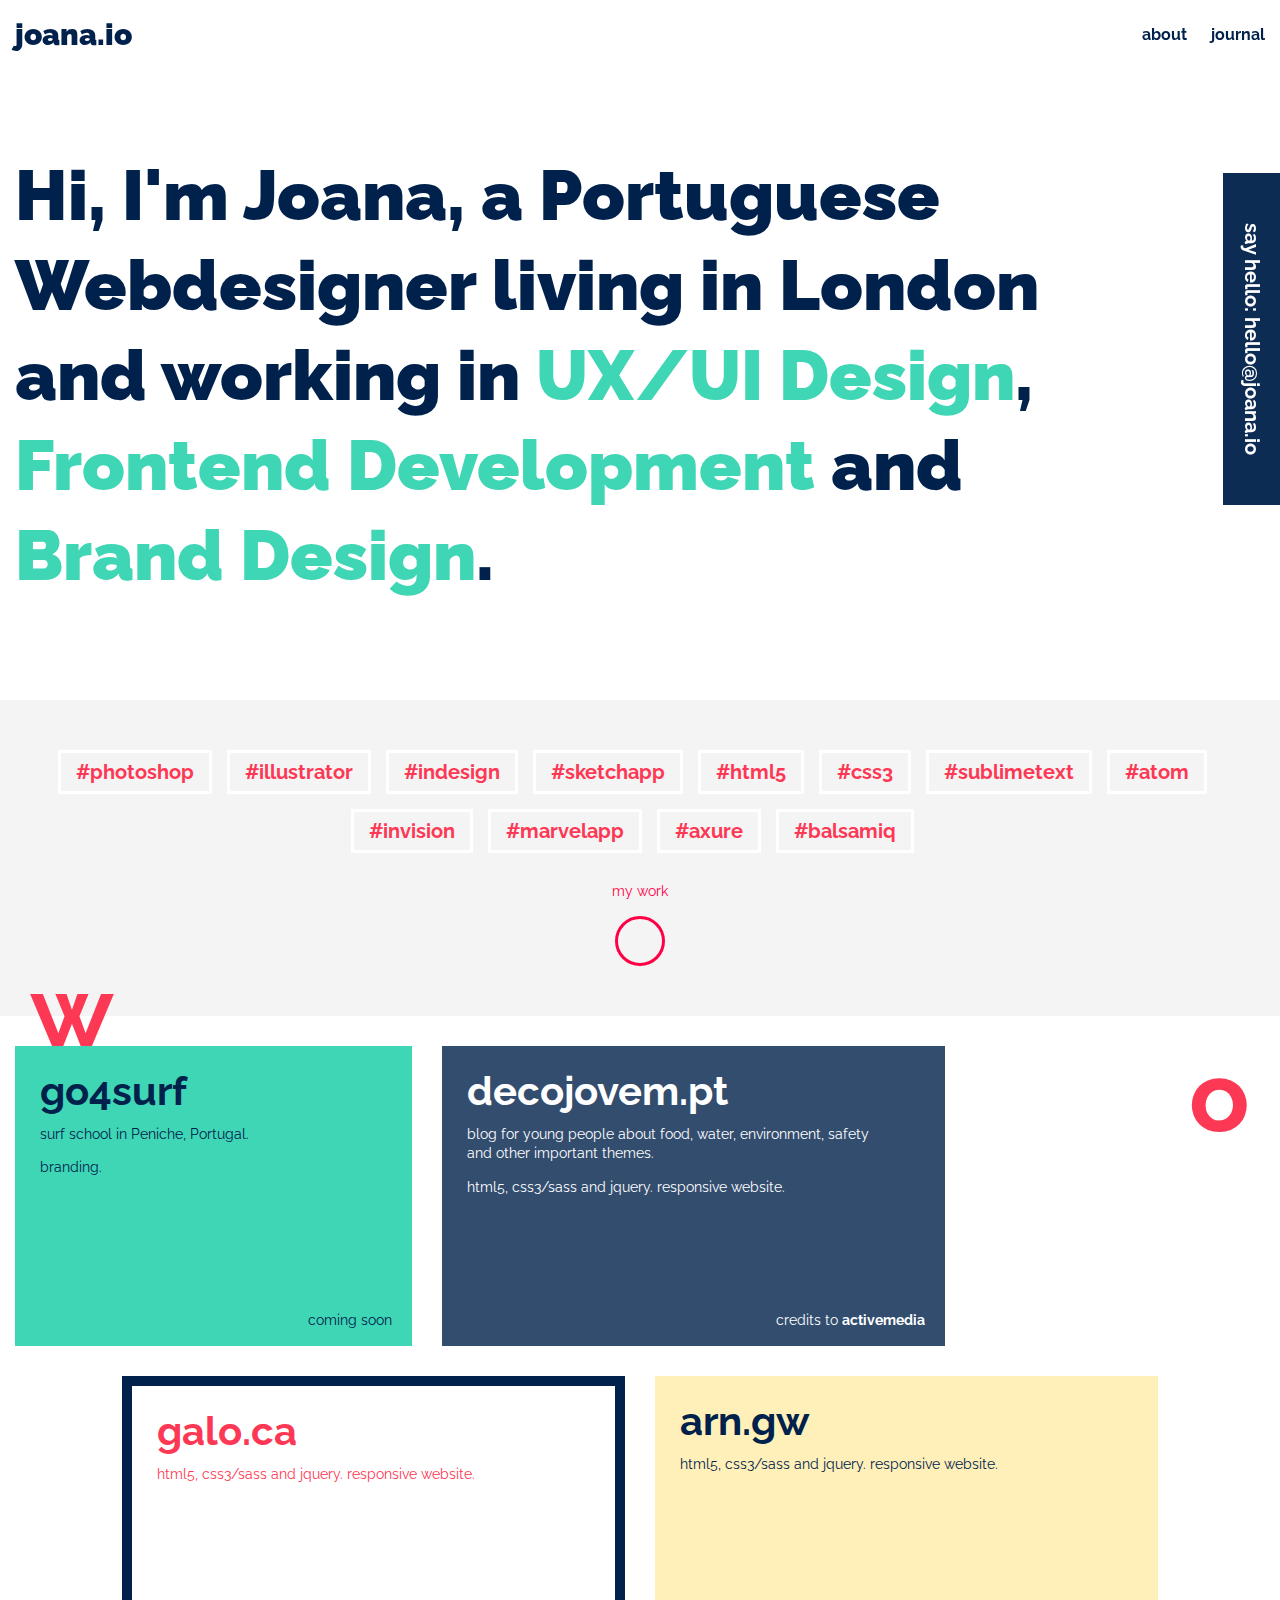
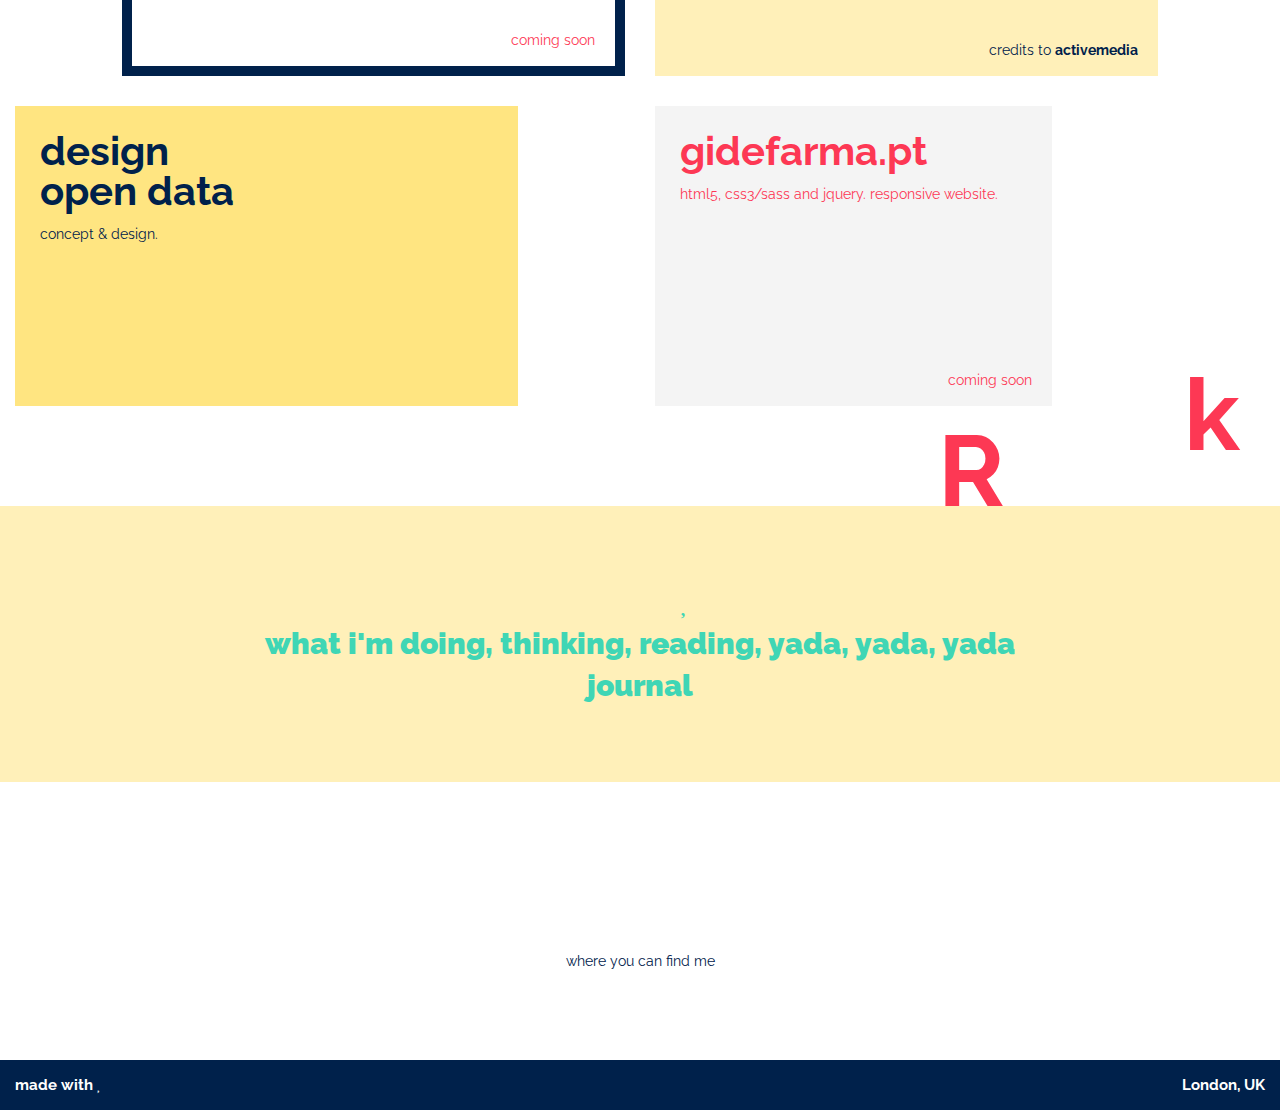
==== commit 6aa95b74: "Delete wrong descriptions from projects thumbnails" ====
--- a/index.html
+++ b/index.html
@@ -33,14 +33,14 @@
 							<a href="about.html">about</a>
 						</li>
 						<li>
-							<a href="http://captain-joana-io.tumblr.com/" target="_blank">journal</a>
+							<a href="http://journal.joana.io/" target="_blank">journal</a>
 						</li>
 					</ul>
 				</nav>
 			</div>
 		</div>
 	</header>
-	<div class="home-content-container">
+	<div class="content-container">
 		<section id="home" class="home">
 			<div class="row">
 				<div class="col-12 xl-col-11 s-col-12">
@@ -118,7 +118,7 @@
 								<a href="http://galo.ca/" target="_blank" class="text">
 									<h3>galo.ca</h3>
 									<div class="description">
-										<p>blog for young people about food, water, environment, safety and other important themes.</p>
+										<!--<p>blog for young people about food, water, environment, safety and other important themes.</p>-->
 										<p>html5, css3/sass and jquery. responsive website.</p>
 									</div>
 								</a>
@@ -130,7 +130,7 @@
 							<div class="project-item arn">
 								<a href="http://arn.gw/" target="_blank" class="text">
 									<h3>arn.gw</h3>
-									<p>blog for young people about food, water, environment, safety and other important themes.</p>
+									<!--<p>blog for young people about food, water, environment, safety and other important themes.</p>-->
 									<p>html5, css3/sass and jquery. responsive website.</p>
 								</a>
 								<label>credits to <a href="http://www.activemedia.pt/" target="_blank">activemedia</a></label>
@@ -145,7 +145,7 @@
 								<div class="mask"></div>
 								<a href="https://designopendata.wordpress.com/" target="_blank" class="text">
 									<h3>design<br> open data</h3>
-									<p>blog for young people about food, water, environment, safety and other important themes.</p>
+									<!--<p>blog for young people about food, water, environment, safety and other important themes.</p>-->
 									<p>concept & design.</p>
 								</a>
 								<a href="https://designopendata.wordpress.com/" target="_blank" class="view-project"><i class="fa fa-eye"></i></a>
@@ -155,7 +155,7 @@
 							<div class="project-item gide">
 								<a href="http://gidefarma.pt/" target="_blank" class="text">
 									<h3>gidefarma.pt</h3>
-									<p>blog for young people about food, water, environment, safety and other important themes.</p>
+									<!--<p>blog for young people about food, water, environment, safety and other important themes.</p>-->
 									<p>html5, css3/sass and jquery. responsive website.</p>
 								</a>
 								<label>coming soon</label>
--- a/style.css
+++ b/style.css
@@ -4926,6 +4926,9 @@
     font-style: bold; }
     .secondary-footer span i {
       margin-right: 10px; }
+    @media screen and (max-width: 640px) {
+      .secondary-footer span {
+        font-size: 13px; } }
   .secondary-footer .clock {
     margin-right: 15px; }
 
@@ -5150,8 +5153,9 @@
         font-size: 34px;
         line-height: 45px; } }
 
-.home-content-container {
-  overflow-x: hidden; }
+.content-container {
+  overflow-x: hidden;
+  position: relative; }
 
 .instagram {
   height: 50vh;
